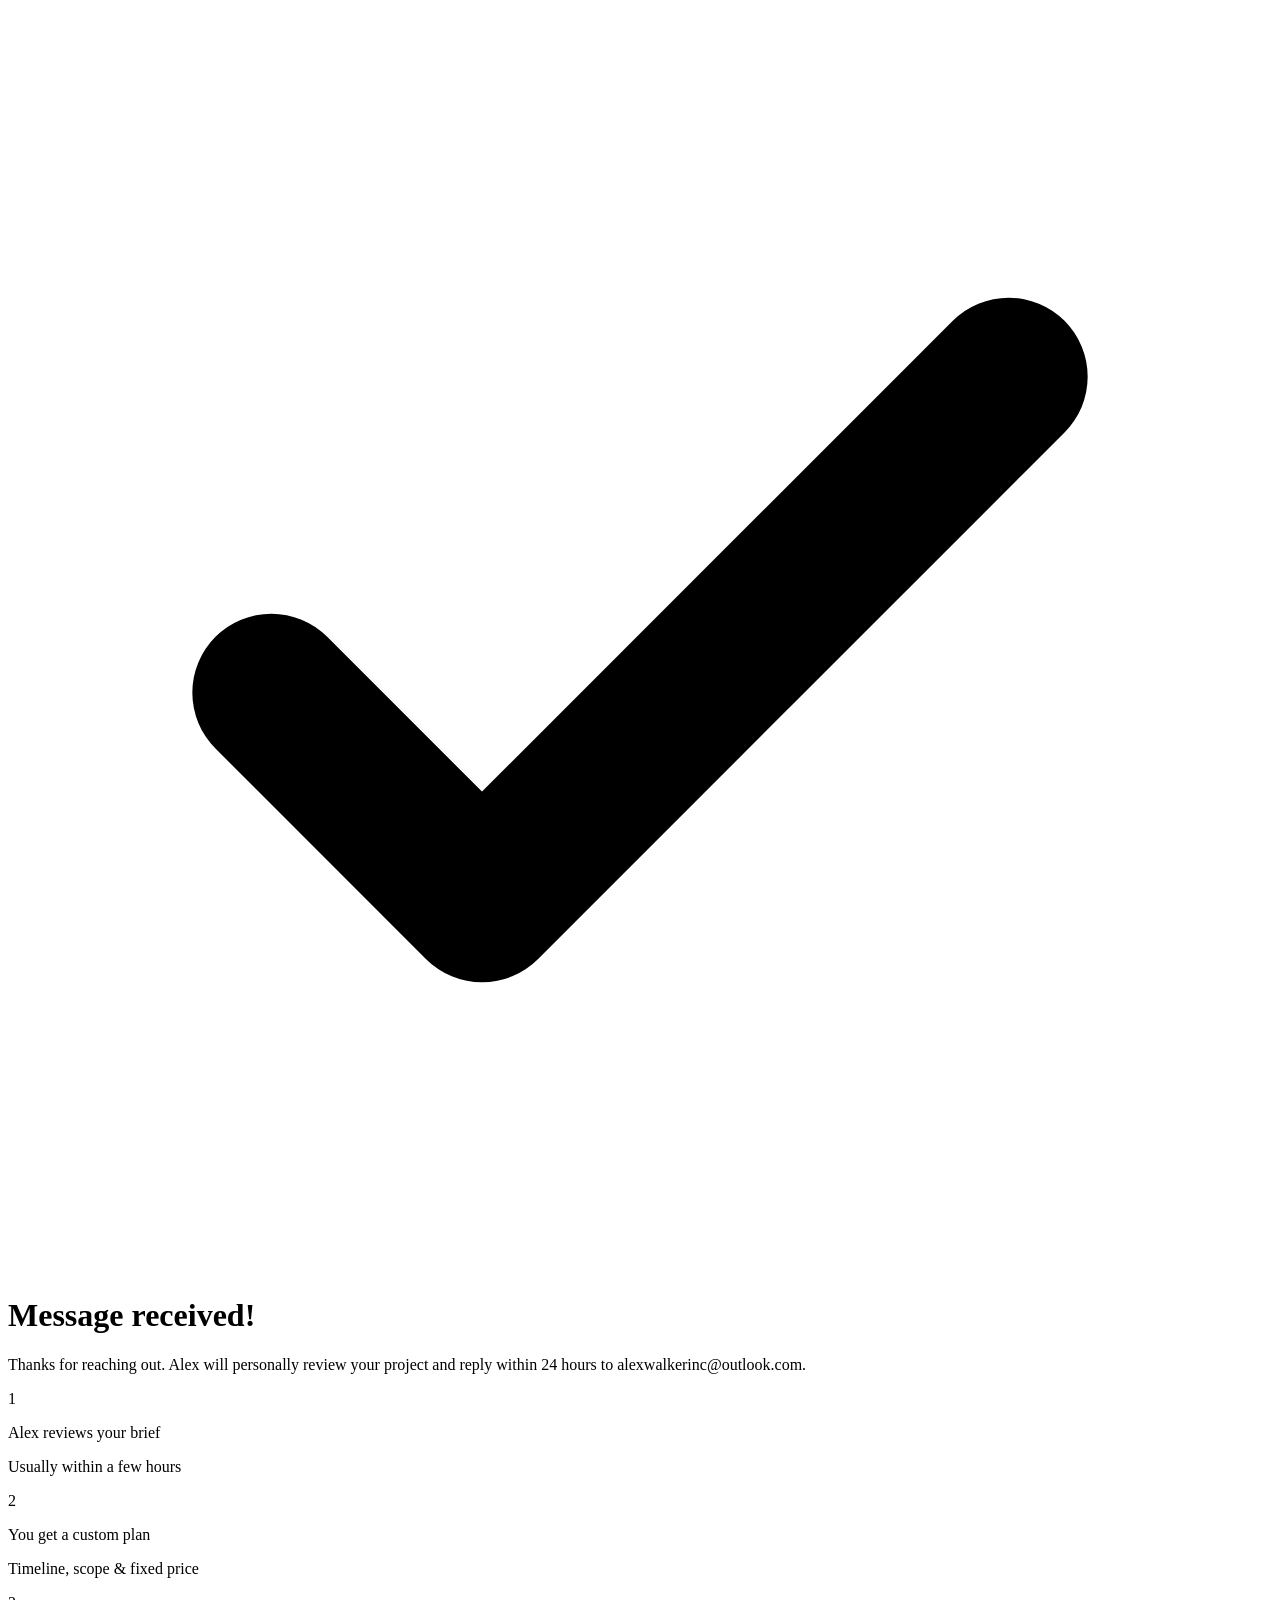
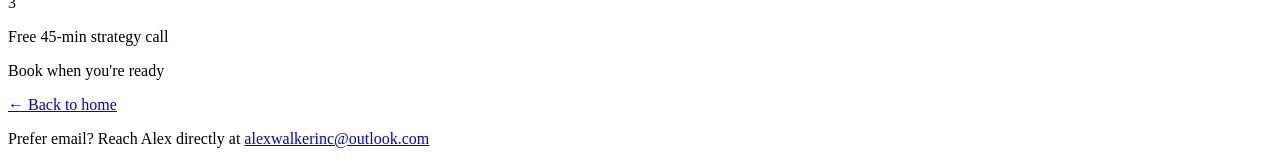
==== thanks/index.html @ 75f1b637 "Add files via upload" ====
<!DOCTYPE html><!--ztBRjMfXy1jAeu9ZTuCrT--><html lang="en" class="dark"><head><meta charSet="utf-8"/><meta name="viewport" content="width=device-width, initial-scale=1"/><link rel="preload" href="/alex-walker-landing/_next/static/media/797e433ab948586e-s.p.29207c2f.woff2" as="font" crossorigin="" type="font/woff2"/><link rel="preload" href="/alex-walker-landing/_next/static/media/caa3a2e1cccd8315-s.p.3b6cae6d.woff2" as="font" crossorigin="" type="font/woff2"/><link rel="stylesheet" href="/alex-walker-landing/_next/static/chunks/34d933785a17edf3.css" data-precedence="next"/><link rel="stylesheet" href="/alex-walker-landing/_next/static/chunks/ef8fe3cf40790d29.css" data-precedence="next"/><link rel="preload" as="script" fetchPriority="low" href="/alex-walker-landing/_next/static/chunks/bd76671b57502033.js"/><script src="/alex-walker-landing/_next/static/chunks/fb1b0b9da3f03023.js" async=""></script><script src="/alex-walker-landing/_next/static/chunks/771dedee3f5e1621.js" async=""></script><script src="/alex-walker-landing/_next/static/chunks/6272714377f9ccb1.js" async=""></script><script src="/alex-walker-landing/_next/static/chunks/turbopack-256450e1c664b449.js" async=""></script><script src="/alex-walker-landing/_next/static/chunks/ff1a16fafef87110.js" async=""></script><script src="/alex-walker-landing/_next/static/chunks/61cc43b3d7ad2990.js" async=""></script><script src="/alex-walker-landing/_next/static/chunks/cdaf9347434b3d7b.js" async=""></script><script src="/alex-walker-landing/_next/static/chunks/2136f11dc20c660b.js" async=""></script><script src="/alex-walker-landing/_next/static/chunks/7c92e96509cd355e.js" async=""></script><meta name="next-size-adjust" content=""/><title>Thank you — Alex Walker | Alex Walker</title><meta name="description" content="Your message has been received. Alex will reply within 24 hours."/><link rel="author" href="https://yourusername.github.io/alex-walker-landing"/><meta name="author" content="Alex Walker"/><link rel="manifest" href="/alex-walker-landing/manifest.webmanifest"/><meta name="keywords" content="Alex Walker,SaaS development,SaaS platform builder,brand identity,brand identity kit,logo design,Instagram growth,social media growth,buy Instagram followers,real followers,followers,views,engagement,SEO automation,domain hosting,SSL certificate,server setup,SaaS templates,white label SaaS,startup launch,founder services,growth engineering"/><meta name="creator" content="Alex Walker"/><meta name="publisher" content="Alex Walker"/><meta name="robots" content="noindex, nofollow"/><meta name="category" content="technology"/><link rel="canonical" href="https://yourusername.github.io/alex-walker-landing/"/><meta property="og:title" content="Alex Walker — SaaS Platforms, Brand Identity &amp; Growth Engineering"/><meta property="og:description" content="Ready-to-monetize SaaS platforms with brand identity, pre-made social profiles, domains, SSL, SEO &amp; automation. 312+ brands launched. 14-day delivery."/><meta property="og:url" content="https://yourusername.github.io/alex-walker-landing/"/><meta property="og:site_name" content="Alex Walker"/><meta property="og:locale" content="en_US"/><meta property="og:image" content="https://yourusername.github.io/alex-walker-landing/alex-walker.png"/><meta property="og:image:width" content="864"/><meta property="og:image:height" content="1013"/><meta property="og:image:alt" content="Alex Walker — Founder &amp; SaaS Architect"/><meta property="og:type" content="website"/><meta name="twitter:card" content="summary_large_image"/><meta name="twitter:creator" content="@alexwalker"/><meta name="twitter:title" content="Alex Walker — SaaS Platforms &amp; Brand Growth"/><meta name="twitter:description" content="Ready-to-monetize SaaS platforms, brand identity, social growth and full infrastructure. 312+ brands launched. 14-day delivery."/><meta name="twitter:image" content="https://yourusername.github.io/alex-walker-landing/alex-walker.png"/><link rel="shortcut icon" href="/logo.svg"/><link rel="icon" href="/logo.svg" type="image/svg+xml"/><link rel="apple-touch-icon" href="/logo.svg"/><script type="application/ld+json">{"@context":"https://schema.org","@type":"ProfessionalService","name":"Alex Walker","description":"SaaS platform development, brand identity, social media growth, and full infrastructure (domains, servers, SSL, SEO, automations).","url":"https://yourusername.github.io/alex-walker-landing","image":"https://yourusername.github.io/alex-walker-landing/alex-walker.png","email":"alexwalkerinc@outlook.com","priceRange":"$$","founder":{"@type":"Person","name":"Alex Walker","jobTitle":"Founder & SaaS Architect","image":"https://yourusername.github.io/alex-walker-landing/alex-walker.png"},"areaServed":"Worldwide","knowsLanguage":["en","es"],"serviceType":["SaaS Platform Development","Brand Identity Design","Social Media Growth","SEO Configuration","Domain & Hosting Setup","SSL & Security","Workflow Automation"],"aggregateRating":{"@type":"AggregateRating","ratingValue":"4.9","reviewCount":"312"},"makesOffer":[{"@type":"Offer","name":"Starter Package","price":"2490","priceCurrency":"USD","description":"1 SaaS platform, logo + palette, 1 social profile, domain + SSL, 2k followers."},{"@type":"Offer","name":"Growth Package","price":"6900","priceCurrency":"USD","description":"Custom SaaS, full brand kit, 5 profiles, 25k followers, automations, priority support."},{"@type":"Offer","name":"Empire Package","price":"14900","priceCurrency":"USD","description":"3 SaaS platforms, 3 brand kits, 15 profiles, 100k followers, dedicated strategist."}]}</script><script src="/alex-walker-landing/_next/static/chunks/a6dad97d9634a72d.js" noModule=""></script></head><body class="geist_a71539c9-module__T19VSG__variable geist_mono_8d43a2aa-module__8Li5zG__variable antialiased bg-background text-foreground"><div hidden=""><!--$--><!--/$--></div><main class="relative flex min-h-screen flex-col items-center justify-center overflow-hidden bg-background px-4 text-center"><div class="pointer-events-none fixed inset-0 z-0"><div class="absolute left-1/4 top-0 h-[40rem] w-[40rem] -translate-x-1/2 rounded-full opacity-[0.12] blur-[120px]" style="background:var(--violet)"></div><div class="absolute right-0 top-1/3 h-[35rem] w-[35rem] rounded-full opacity-[0.1] blur-[120px]" style="background:var(--fuchsia)"></div><div class="absolute bottom-0 left-1/3 h-[30rem] w-[30rem] rounded-full opacity-[0.08] blur-[120px]" style="background:var(--emerald-brand)"></div></div><div class="relative z-10 flex max-w-lg flex-col items-center gap-6"><div class="relative"><div class="absolute inset-0 animate-ping rounded-full opacity-30" style="background:var(--emerald-brand)"></div><div class="relative flex h-20 w-20 items-center justify-center rounded-full" style="background:var(--emerald-brand)"><svg class="h-10 w-10 text-white" fill="none" viewBox="0 0 24 24" stroke="currentColor" stroke-width="3"><path stroke-linecap="round" stroke-linejoin="round" d="M5 13l4 4L19 7"></path></svg></div></div><div class="flex flex-col gap-2"><h1 class="text-3xl font-bold tracking-tight sm:text-4xl">Message <span class="text-gradient-brand">received!</span></h1><p class="text-base leading-relaxed text-muted-foreground">Thanks for reaching out. Alex will personally review your project and reply within 24 hours to <span class="font-semibold text-foreground">alexwalkerinc@outlook.com</span>.</p></div><div class="mt-2 grid w-full gap-3 text-left"><div class="flex items-center gap-3 rounded-xl border border-white/10 glass p-4"><span class="flex h-8 w-8 shrink-0 items-center justify-center rounded-full bg-brand-gradient text-sm font-bold text-white">1</span><div><p class="text-sm font-semibold">Alex reviews your brief</p><p class="text-xs text-muted-foreground">Usually within a few hours</p></div></div><div class="flex items-center gap-3 rounded-xl border border-white/10 glass p-4"><span class="flex h-8 w-8 shrink-0 items-center justify-center rounded-full bg-brand-gradient text-sm font-bold text-white">2</span><div><p class="text-sm font-semibold">You get a custom plan</p><p class="text-xs text-muted-foreground">Timeline, scope &amp; fixed price</p></div></div><div class="flex items-center gap-3 rounded-xl border border-white/10 glass p-4"><span class="flex h-8 w-8 shrink-0 items-center justify-center rounded-full bg-brand-gradient text-sm font-bold text-white">3</span><div><p class="text-sm font-semibold">Free 45-min strategy call</p><p class="text-xs text-muted-foreground">Book when you&#x27;re ready</p></div></div></div><a class="mt-4 inline-flex items-center gap-2 rounded-xl bg-brand-gradient animate-gradient px-6 py-3 text-sm font-semibold text-white shadow-lg transition-opacity hover:opacity-90" href="/alex-walker-landing/">← Back to home</a><p class="mt-2 text-xs text-muted-foreground">Prefer email? Reach Alex directly at<!-- --> <a href="mailto:alexwalkerinc@outlook.com" class="font-semibold text-gradient-brand">alexwalkerinc@outlook.com</a></p></div></main><!--$--><!--/$--><div role="region" aria-label="Notifications (F8)" tabindex="-1" style="pointer-events:none"><ol tabindex="-1" class="fixed top-0 z-[100] flex max-h-screen w-full flex-col-reverse p-4 sm:bottom-0 sm:right-0 sm:top-auto sm:flex-col md:max-w-[420px]"></ol></div><script src="/alex-walker-landing/_next/static/chunks/bd76671b57502033.js" id="_R_" async=""></script><script>(self.__next_f=self.__next_f||[]).push([0])</script><script>self.__next_f.push([1,"1:\"$Sreact.fragment\"\n3:I[39756,[\"/alex-walker-landing/_next/static/chunks/ff1a16fafef87110.js\",\"/alex-walker-landing/_next/static/chunks/61cc43b3d7ad2990.js\"],\"default\"]\n4:I[37457,[\"/alex-walker-landing/_next/static/chunks/ff1a16fafef87110.js\",\"/alex-walker-landing/_next/static/chunks/61cc43b3d7ad2990.js\"],\"default\"]\n5:I[77855,[\"/alex-walker-landing/_next/static/chunks/cdaf9347434b3d7b.js\",\"/alex-walker-landing/_next/static/chunks/2136f11dc20c660b.js\"],\"Toaster\"]\n9:I[68027,[\"/alex-walker-landing/_next/static/chunks/ff1a16fafef87110.js\",\"/alex-walker-landing/_next/static/chunks/61cc43b3d7ad2990.js\"],\"default\"]\n:HL[\"/alex-walker-landing/_next/static/chunks/34d933785a17edf3.css\",\"style\"]\n:HL[\"/alex-walker-landing/_next/static/chunks/ef8fe3cf40790d29.css\",\"style\"]\n:HL[\"/alex-walker-landing/_next/static/media/797e433ab948586e-s.p.29207c2f.woff2\",\"font\",{\"crossOrigin\":\"\",\"type\":\"font/woff2\"}]\n:HL[\"/alex-walker-landing/_next/static/media/caa3a2e1cccd8315-s.p.3b6cae6d.woff2\",\"font\",{\"crossOrigin\":\"\",\"type\":\"font/woff2\"}]\n2:T5aa,"])</script><script>self.__next_f.push([1,"{\"@context\":\"https://schema.org\",\"@type\":\"ProfessionalService\",\"name\":\"Alex Walker\",\"description\":\"SaaS platform development, brand identity, social media growth, and full infrastructure (domains, servers, SSL, SEO, automations).\",\"url\":\"https://yourusername.github.io/alex-walker-landing\",\"image\":\"https://yourusername.github.io/alex-walker-landing/alex-walker.png\",\"email\":\"alexwalkerinc@outlook.com\",\"priceRange\":\"$$\",\"founder\":{\"@type\":\"Person\",\"name\":\"Alex Walker\",\"jobTitle\":\"Founder \u0026 SaaS Architect\",\"image\":\"https://yourusername.github.io/alex-walker-landing/alex-walker.png\"},\"areaServed\":\"Worldwide\",\"knowsLanguage\":[\"en\",\"es\"],\"serviceType\":[\"SaaS Platform Development\",\"Brand Identity Design\",\"Social Media Growth\",\"SEO Configuration\",\"Domain \u0026 Hosting Setup\",\"SSL \u0026 Security\",\"Workflow Automation\"],\"aggregateRating\":{\"@type\":\"AggregateRating\",\"ratingValue\":\"4.9\",\"reviewCount\":\"312\"},\"makesOffer\":[{\"@type\":\"Offer\",\"name\":\"Starter Package\",\"price\":\"2490\",\"priceCurrency\":\"USD\",\"description\":\"1 SaaS platform, logo + palette, 1 social profile, domain + SSL, 2k followers.\"},{\"@type\":\"Offer\",\"name\":\"Growth Package\",\"price\":\"6900\",\"priceCurrency\":\"USD\",\"description\":\"Custom SaaS, full brand kit, 5 profiles, 25k followers, automations, priority support.\"},{\"@type\":\"Offer\",\"name\":\"Empire Package\",\"price\":\"14900\",\"priceCurrency\":\"USD\",\"description\":\"3 SaaS platforms, 3 brand kits, 15 profiles, 100k followers, dedicated strategist.\"}]}"])</script><script>self.__next_f.push([1,"0:{\"P\":null,\"b\":\"ztBRjMfXy1jAeu9ZTuCrT\",\"c\":[\"\",\"thanks\",\"\"],\"q\":\"\",\"i\":false,\"f\":[[[\"\",{\"children\":[\"thanks\",{\"children\":[\"__PAGE__\",{}]}]},\"$undefined\",\"$undefined\",true],[[\"$\",\"$1\",\"c\",{\"children\":[[[\"$\",\"link\",\"0\",{\"rel\":\"stylesheet\",\"href\":\"/alex-walker-landing/_next/static/chunks/34d933785a17edf3.css\",\"precedence\":\"next\",\"crossOrigin\":\"$undefined\",\"nonce\":\"$undefined\"}],[\"$\",\"link\",\"1\",{\"rel\":\"stylesheet\",\"href\":\"/alex-walker-landing/_next/static/chunks/ef8fe3cf40790d29.css\",\"precedence\":\"next\",\"crossOrigin\":\"$undefined\",\"nonce\":\"$undefined\"}],[\"$\",\"script\",\"script-0\",{\"src\":\"/alex-walker-landing/_next/static/chunks/cdaf9347434b3d7b.js\",\"async\":true,\"nonce\":\"$undefined\"}],[\"$\",\"script\",\"script-1\",{\"src\":\"/alex-walker-landing/_next/static/chunks/2136f11dc20c660b.js\",\"async\":true,\"nonce\":\"$undefined\"}]],[\"$\",\"html\",null,{\"lang\":\"en\",\"className\":\"dark\",\"suppressHydrationWarning\":true,\"children\":[[\"$\",\"head\",null,{\"children\":[\"$\",\"script\",null,{\"type\":\"application/ld+json\",\"dangerouslySetInnerHTML\":{\"__html\":\"$2\"}}]}],[\"$\",\"body\",null,{\"className\":\"geist_a71539c9-module__T19VSG__variable geist_mono_8d43a2aa-module__8Li5zG__variable antialiased bg-background text-foreground\",\"children\":[[\"$\",\"$L3\",null,{\"parallelRouterKey\":\"children\",\"error\":\"$undefined\",\"errorStyles\":\"$undefined\",\"errorScripts\":\"$undefined\",\"template\":[\"$\",\"$L4\",null,{}],\"templateStyles\":\"$undefined\",\"templateScripts\":\"$undefined\",\"notFound\":[[[\"$\",\"title\",null,{\"children\":\"404: This page could not be found.\"}],[\"$\",\"div\",null,{\"style\":{\"fontFamily\":\"system-ui,\\\"Segoe UI\\\",Roboto,Helvetica,Arial,sans-serif,\\\"Apple Color Emoji\\\",\\\"Segoe UI Emoji\\\"\",\"height\":\"100vh\",\"textAlign\":\"center\",\"display\":\"flex\",\"flexDirection\":\"column\",\"alignItems\":\"center\",\"justifyContent\":\"center\"},\"children\":[\"$\",\"div\",null,{\"children\":[[\"$\",\"style\",null,{\"dangerouslySetInnerHTML\":{\"__html\":\"body{color:#000;background:#fff;margin:0}.next-error-h1{border-right:1px solid rgba(0,0,0,.3)}@media (prefers-color-scheme:dark){body{color:#fff;background:#000}.next-error-h1{border-right:1px solid rgba(255,255,255,.3)}}\"}}],[\"$\",\"h1\",null,{\"className\":\"next-error-h1\",\"style\":{\"display\":\"inline-block\",\"margin\":\"0 20px 0 0\",\"padding\":\"0 23px 0 0\",\"fontSize\":24,\"fontWeight\":500,\"verticalAlign\":\"top\",\"lineHeight\":\"49px\"},\"children\":404}],[\"$\",\"div\",null,{\"style\":{\"display\":\"inline-block\"},\"children\":[\"$\",\"h2\",null,{\"style\":{\"fontSize\":14,\"fontWeight\":400,\"lineHeight\":\"49px\",\"margin\":0},\"children\":\"This page could not be found.\"}]}]]}]}]],[]],\"forbidden\":\"$undefined\",\"unauthorized\":\"$undefined\"}],[\"$\",\"$L5\",null,{}]]}]]}]]}],{\"children\":[\"$L6\",{\"children\":[\"$L7\",{},null,false,false]},null,false,false]},null,false,false],\"$L8\",false]],\"m\":\"$undefined\",\"G\":[\"$9\",[]],\"S\":true}\n"])</script><script>self.__next_f.push([1,"a:I[22016,[\"/alex-walker-landing/_next/static/chunks/cdaf9347434b3d7b.js\",\"/alex-walker-landing/_next/static/chunks/2136f11dc20c660b.js\",\"/alex-walker-landing/_next/static/chunks/7c92e96509cd355e.js\"],\"\"]\nd:I[97367,[\"/alex-walker-landing/_next/static/chunks/ff1a16fafef87110.js\",\"/alex-walker-landing/_next/static/chunks/61cc43b3d7ad2990.js\"],\"ViewportBoundary\"]\nf:I[97367,[\"/alex-walker-landing/_next/static/chunks/ff1a16fafef87110.js\",\"/alex-walker-landing/_next/static/chunks/61cc43b3d7ad2990.js\"],\"MetadataBoundary\"]\n10:\"$Sreact.suspense\"\n6:[\"$\",\"$1\",\"c\",{\"children\":[null,[\"$\",\"$L3\",null,{\"parallelRouterKey\":\"children\",\"error\":\"$undefined\",\"errorStyles\":\"$undefined\",\"errorScripts\":\"$undefined\",\"template\":[\"$\",\"$L4\",null,{}],\"templateStyles\":\"$undefined\",\"templateScripts\":\"$undefined\",\"notFound\":\"$undefined\",\"forbidden\":\"$undefined\",\"unauthorized\":\"$undefined\"}]]}]\n"])</script><script>self.__next_f.push([1,"7:[\"$\",\"$1\",\"c\",{\"children\":[[\"$\",\"main\",null,{\"className\":\"relative flex min-h-screen flex-col items-center justify-center overflow-hidden bg-background px-4 text-center\",\"children\":[[\"$\",\"div\",null,{\"className\":\"pointer-events-none fixed inset-0 z-0\",\"children\":[[\"$\",\"div\",null,{\"className\":\"absolute left-1/4 top-0 h-[40rem] w-[40rem] -translate-x-1/2 rounded-full opacity-[0.12] blur-[120px]\",\"style\":{\"background\":\"var(--violet)\"}}],[\"$\",\"div\",null,{\"className\":\"absolute right-0 top-1/3 h-[35rem] w-[35rem] rounded-full opacity-[0.1] blur-[120px]\",\"style\":{\"background\":\"var(--fuchsia)\"}}],[\"$\",\"div\",null,{\"className\":\"absolute bottom-0 left-1/3 h-[30rem] w-[30rem] rounded-full opacity-[0.08] blur-[120px]\",\"style\":{\"background\":\"var(--emerald-brand)\"}}]]}],[\"$\",\"div\",null,{\"className\":\"relative z-10 flex max-w-lg flex-col items-center gap-6\",\"children\":[[\"$\",\"div\",null,{\"className\":\"relative\",\"children\":[[\"$\",\"div\",null,{\"className\":\"absolute inset-0 animate-ping rounded-full opacity-30\",\"style\":{\"background\":\"var(--emerald-brand)\"}}],[\"$\",\"div\",null,{\"className\":\"relative flex h-20 w-20 items-center justify-center rounded-full\",\"style\":{\"background\":\"var(--emerald-brand)\"},\"children\":[\"$\",\"svg\",null,{\"className\":\"h-10 w-10 text-white\",\"fill\":\"none\",\"viewBox\":\"0 0 24 24\",\"stroke\":\"currentColor\",\"strokeWidth\":3,\"children\":[\"$\",\"path\",null,{\"strokeLinecap\":\"round\",\"strokeLinejoin\":\"round\",\"d\":\"M5 13l4 4L19 7\"}]}]}]]}],[\"$\",\"div\",null,{\"className\":\"flex flex-col gap-2\",\"children\":[[\"$\",\"h1\",null,{\"className\":\"text-3xl font-bold tracking-tight sm:text-4xl\",\"children\":[\"Message \",[\"$\",\"span\",null,{\"className\":\"text-gradient-brand\",\"children\":\"received!\"}]]}],[\"$\",\"p\",null,{\"className\":\"text-base leading-relaxed text-muted-foreground\",\"children\":[\"Thanks for reaching out. Alex will personally review your project and reply within 24 hours to \",[\"$\",\"span\",null,{\"className\":\"font-semibold text-foreground\",\"children\":\"alexwalkerinc@outlook.com\"}],\".\"]}]]}],[\"$\",\"div\",null,{\"className\":\"mt-2 grid w-full gap-3 text-left\",\"children\":[[\"$\",\"div\",\"1\",{\"className\":\"flex items-center gap-3 rounded-xl border border-white/10 glass p-4\",\"children\":[[\"$\",\"span\",null,{\"className\":\"flex h-8 w-8 shrink-0 items-center justify-center rounded-full bg-brand-gradient text-sm font-bold text-white\",\"children\":\"1\"}],[\"$\",\"div\",null,{\"children\":[[\"$\",\"p\",null,{\"className\":\"text-sm font-semibold\",\"children\":\"Alex reviews your brief\"}],[\"$\",\"p\",null,{\"className\":\"text-xs text-muted-foreground\",\"children\":\"Usually within a few hours\"}]]}]]}],[\"$\",\"div\",\"2\",{\"className\":\"flex items-center gap-3 rounded-xl border border-white/10 glass p-4\",\"children\":[[\"$\",\"span\",null,{\"className\":\"flex h-8 w-8 shrink-0 items-center justify-center rounded-full bg-brand-gradient text-sm font-bold text-white\",\"children\":\"2\"}],[\"$\",\"div\",null,{\"children\":[[\"$\",\"p\",null,{\"className\":\"text-sm font-semibold\",\"children\":\"You get a custom plan\"}],[\"$\",\"p\",null,{\"className\":\"text-xs text-muted-foreground\",\"children\":\"Timeline, scope \u0026 fixed price\"}]]}]]}],[\"$\",\"div\",\"3\",{\"className\":\"flex items-center gap-3 rounded-xl border border-white/10 glass p-4\",\"children\":[[\"$\",\"span\",null,{\"className\":\"flex h-8 w-8 shrink-0 items-center justify-center rounded-full bg-brand-gradient text-sm font-bold text-white\",\"children\":\"3\"}],[\"$\",\"div\",null,{\"children\":[[\"$\",\"p\",null,{\"className\":\"text-sm font-semibold\",\"children\":\"Free 45-min strategy call\"}],[\"$\",\"p\",null,{\"className\":\"text-xs text-muted-foreground\",\"children\":\"Book when you're ready\"}]]}]]}]]}],[\"$\",\"$La\",null,{\"href\":\"/\",\"className\":\"mt-4 inline-flex items-center gap-2 rounded-xl bg-brand-gradient animate-gradient px-6 py-3 text-sm font-semibold text-white shadow-lg transition-opacity hover:opacity-90\",\"children\":\"← Back to home\"}],[\"$\",\"p\",null,{\"className\":\"mt-2 text-xs text-muted-foreground\",\"children\":[\"Prefer email? Reach Alex directly at\",\" \",[\"$\",\"a\",null,{\"href\":\"mailto:alexwalkerinc@outlook.com\",\"className\":\"font-semibold text-gradient-brand\",\"children\":\"alexwalkerinc@outlook.com\"}]]}]]}]]}],[\"$Lb\"],\"$Lc\"]}]\n"])</script><script>self.__next_f.push([1,"8:[\"$\",\"$1\",\"h\",{\"children\":[null,[\"$\",\"$Ld\",null,{\"children\":\"$Le\"}],[\"$\",\"div\",null,{\"hidden\":true,\"children\":[\"$\",\"$Lf\",null,{\"children\":[\"$\",\"$10\",null,{\"name\":\"Next.Metadata\",\"children\":\"$L11\"}]}]}],[\"$\",\"meta\",null,{\"name\":\"next-size-adjust\",\"content\":\"\"}]]}]\n"])</script><script>self.__next_f.push([1,"12:I[97367,[\"/alex-walker-landing/_next/static/chunks/ff1a16fafef87110.js\",\"/alex-walker-landing/_next/static/chunks/61cc43b3d7ad2990.js\"],\"OutletBoundary\"]\nb:[\"$\",\"script\",\"script-0\",{\"src\":\"/alex-walker-landing/_next/static/chunks/7c92e96509cd355e.js\",\"async\":true,\"nonce\":\"$undefined\"}]\nc:[\"$\",\"$L12\",null,{\"children\":[\"$\",\"$10\",null,{\"name\":\"Next.MetadataOutlet\",\"children\":\"$@13\"}]}]\n"])</script><script>self.__next_f.push([1,"e:[[\"$\",\"meta\",\"0\",{\"charSet\":\"utf-8\"}],[\"$\",\"meta\",\"1\",{\"name\":\"viewport\",\"content\":\"width=device-width, initial-scale=1\"}]]\n"])</script><script>self.__next_f.push([1,"14:I[27201,[\"/alex-walker-landing/_next/static/chunks/ff1a16fafef87110.js\",\"/alex-walker-landing/_next/static/chunks/61cc43b3d7ad2990.js\"],\"IconMark\"]\n"])</script><script>self.__next_f.push([1,"11:[[\"$\",\"title\",\"0\",{\"children\":\"Thank you — Alex Walker | Alex Walker\"}],[\"$\",\"meta\",\"1\",{\"name\":\"description\",\"content\":\"Your message has been received. Alex will reply within 24 hours.\"}],[\"$\",\"link\",\"2\",{\"rel\":\"author\",\"href\":\"https://yourusername.github.io/alex-walker-landing\"}],[\"$\",\"meta\",\"3\",{\"name\":\"author\",\"content\":\"Alex Walker\"}],[\"$\",\"link\",\"4\",{\"rel\":\"manifest\",\"href\":\"/alex-walker-landing/manifest.webmanifest\",\"crossOrigin\":\"$undefined\"}],[\"$\",\"meta\",\"5\",{\"name\":\"keywords\",\"content\":\"Alex Walker,SaaS development,SaaS platform builder,brand identity,brand identity kit,logo design,Instagram growth,social media growth,buy Instagram followers,real followers,followers,views,engagement,SEO automation,domain hosting,SSL certificate,server setup,SaaS templates,white label SaaS,startup launch,founder services,growth engineering\"}],[\"$\",\"meta\",\"6\",{\"name\":\"creator\",\"content\":\"Alex Walker\"}],[\"$\",\"meta\",\"7\",{\"name\":\"publisher\",\"content\":\"Alex Walker\"}],[\"$\",\"meta\",\"8\",{\"name\":\"robots\",\"content\":\"noindex, nofollow\"}],[\"$\",\"meta\",\"9\",{\"name\":\"category\",\"content\":\"technology\"}],[\"$\",\"link\",\"10\",{\"rel\":\"canonical\",\"href\":\"https://yourusername.github.io/alex-walker-landing/\"}],[\"$\",\"meta\",\"11\",{\"property\":\"og:title\",\"content\":\"Alex Walker — SaaS Platforms, Brand Identity \u0026 Growth Engineering\"}],[\"$\",\"meta\",\"12\",{\"property\":\"og:description\",\"content\":\"Ready-to-monetize SaaS platforms with brand identity, pre-made social profiles, domains, SSL, SEO \u0026 automation. 312+ brands launched. 14-day delivery.\"}],[\"$\",\"meta\",\"13\",{\"property\":\"og:url\",\"content\":\"https://yourusername.github.io/alex-walker-landing/\"}],[\"$\",\"meta\",\"14\",{\"property\":\"og:site_name\",\"content\":\"Alex Walker\"}],[\"$\",\"meta\",\"15\",{\"property\":\"og:locale\",\"content\":\"en_US\"}],[\"$\",\"meta\",\"16\",{\"property\":\"og:image\",\"content\":\"https://yourusername.github.io/alex-walker-landing/alex-walker.png\"}],[\"$\",\"meta\",\"17\",{\"property\":\"og:image:width\",\"content\":\"864\"}],[\"$\",\"meta\",\"18\",{\"property\":\"og:image:height\",\"content\":\"1013\"}],[\"$\",\"meta\",\"19\",{\"property\":\"og:image:alt\",\"content\":\"Alex Walker — Founder \u0026 SaaS Architect\"}],[\"$\",\"meta\",\"20\",{\"property\":\"og:type\",\"content\":\"website\"}],[\"$\",\"meta\",\"21\",{\"name\":\"twitter:card\",\"content\":\"summary_large_image\"}],[\"$\",\"meta\",\"22\",{\"name\":\"twitter:creator\",\"content\":\"@alexwalker\"}],[\"$\",\"meta\",\"23\",{\"name\":\"twitter:title\",\"content\":\"Alex Walker — SaaS Platforms \u0026 Brand Growth\"}],[\"$\",\"meta\",\"24\",{\"name\":\"twitter:description\",\"content\":\"Ready-to-monetize SaaS platforms, brand identity, social growth and full infrastructure. 312+ brands launched. 14-day delivery.\"}],[\"$\",\"meta\",\"25\",{\"name\":\"twitter:image\",\"content\":\"https://yourusername.github.io/alex-walker-landing/alex-walker.png\"}],[\"$\",\"link\",\"26\",{\"rel\":\"shortcut icon\",\"href\":\"/logo.svg\"}],[\"$\",\"link\",\"27\",{\"rel\":\"icon\",\"href\":\"/logo.svg\",\"type\":\"image/svg+xml\"}],[\"$\",\"link\",\"28\",{\"rel\":\"apple-touch-icon\",\"href\":\"/logo.svg\"}],[\"$\",\"$L14\",\"29\",{}]]\n"])</script><script>self.__next_f.push([1,"13:null\n"])</script></body></html>
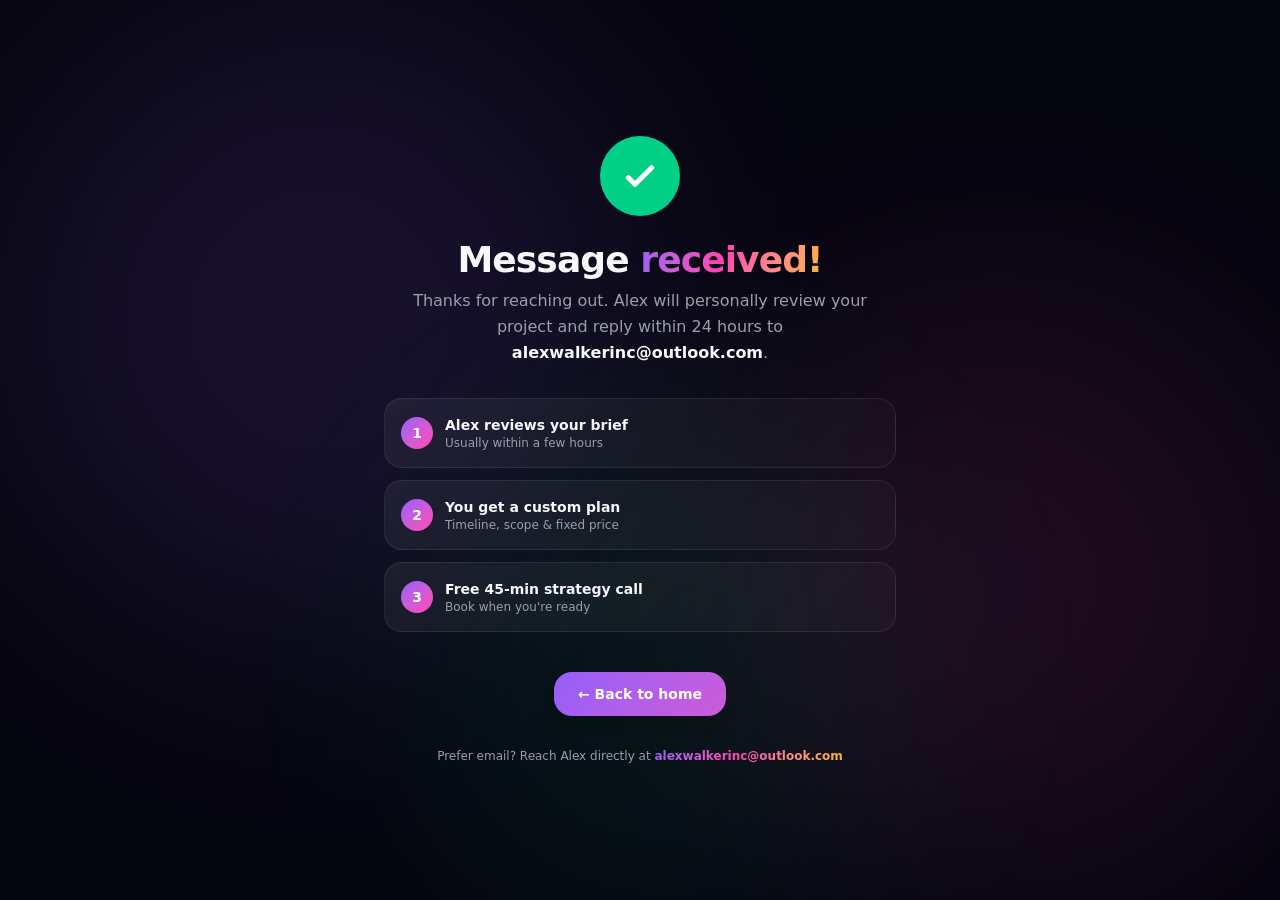
==== commit 2e8bb943: "Add files via upload" ====
--- a/thanks/index.html
+++ b/thanks/index.html
@@ -1 +1,2 @@
-<!DOCTYPE html><!--ztBRjMfXy1jAeu9ZTuCrT--><html lang="en" class="dark"><head><meta charSet="utf-8"/><meta name="viewport" content="width=device-width, initial-scale=1"/><link rel="preload" href="/alex-walker-landing/_next/static/media/797e433ab948586e-s.p.29207c2f.woff2" as="font" crossorigin="" type="font/woff2"/><link rel="preload" href="/alex-walker-landing/_next/static/media/caa3a2e1cccd8315-s.p.3b6cae6d.woff2" as="font" crossorigin="" type="font/woff2"/><link rel="stylesheet" href="/alex-walker-landing/_next/static/chunks/34d933785a17edf3.css" data-precedence="next"/><link rel="stylesheet" href="/alex-walker-landing/_next/static/chunks/ef8fe3cf40790d29.css" data-precedence="next"/><link rel="preload" as="script" fetchPriority="low" href="/alex-walker-landing/_next/static/chunks/bd76671b57502033.js"/><script src="/alex-walker-landing/_next/static/chunks/fb1b0b9da3f03023.js" async=""></script><script src="/alex-walker-landing/_next/static/chunks/771dedee3f5e1621.js" async=""></script><script src="/alex-walker-landing/_next/static/chunks/6272714377f9ccb1.js" async=""></script><script src="/alex-walker-landing/_next/static/chunks/turbopack-256450e1c664b449.js" async=""></script><script src="/alex-walker-landing/_next/static/chunks/ff1a16fafef87110.js" async=""></script><script src="/alex-walker-landing/_next/static/chunks/61cc43b3d7ad2990.js" async=""></script><script src="/alex-walker-landing/_next/static/chunks/cdaf9347434b3d7b.js" async=""></script><script src="/alex-walker-landing/_next/static/chunks/2136f11dc20c660b.js" async=""></script><script src="/alex-walker-landing/_next/static/chunks/7c92e96509cd355e.js" async=""></script><meta name="next-size-adjust" content=""/><title>Thank you — Alex Walker | Alex Walker</title><meta name="description" content="Your message has been received. Alex will reply within 24 hours."/><link rel="author" href="https://yourusername.github.io/alex-walker-landing"/><meta name="author" content="Alex Walker"/><link rel="manifest" href="/alex-walker-landing/manifest.webmanifest"/><meta name="keywords" content="Alex Walker,SaaS development,SaaS platform builder,brand identity,brand identity kit,logo design,Instagram growth,social media growth,buy Instagram followers,real followers,followers,views,engagement,SEO automation,domain hosting,SSL certificate,server setup,SaaS templates,white label SaaS,startup launch,founder services,growth engineering"/><meta name="creator" content="Alex Walker"/><meta name="publisher" content="Alex Walker"/><meta name="robots" content="noindex, nofollow"/><meta name="category" content="technology"/><link rel="canonical" href="https://yourusername.github.io/alex-walker-landing/"/><meta property="og:title" content="Alex Walker — SaaS Platforms, Brand Identity &amp; Growth Engineering"/><meta property="og:description" content="Ready-to-monetize SaaS platforms with brand identity, pre-made social profiles, domains, SSL, SEO &amp; automation. 312+ brands launched. 14-day delivery."/><meta property="og:url" content="https://yourusername.github.io/alex-walker-landing/"/><meta property="og:site_name" content="Alex Walker"/><meta property="og:locale" content="en_US"/><meta property="og:image" content="https://yourusername.github.io/alex-walker-landing/alex-walker.png"/><meta property="og:image:width" content="864"/><meta property="og:image:height" content="1013"/><meta property="og:image:alt" content="Alex Walker — Founder &amp; SaaS Architect"/><meta property="og:type" content="website"/><meta name="twitter:card" content="summary_large_image"/><meta name="twitter:creator" content="@alexwalker"/><meta name="twitter:title" content="Alex Walker — SaaS Platforms &amp; Brand Growth"/><meta name="twitter:description" content="Ready-to-monetize SaaS platforms, brand identity, social growth and full infrastructure. 312+ brands launched. 14-day delivery."/><meta name="twitter:image" content="https://yourusername.github.io/alex-walker-landing/alex-walker.png"/><link rel="shortcut icon" href="/logo.svg"/><link rel="icon" href="/logo.svg" type="image/svg+xml"/><link rel="apple-touch-icon" href="/logo.svg"/><script type="application/ld+json">{"@context":"https://schema.org","@type":"ProfessionalService","name":"Alex Walker","description":"SaaS platform development, brand identity, social media growth, and full infrastructure (domains, servers, SSL, SEO, automations).","url":"https://yourusername.github.io/alex-walker-landing","image":"https://yourusername.github.io/alex-walker-landing/alex-walker.png","email":"alexwalkerinc@outlook.com","priceRange":"$$","founder":{"@type":"Person","name":"Alex Walker","jobTitle":"Founder & SaaS Architect","image":"https://yourusername.github.io/alex-walker-landing/alex-walker.png"},"areaServed":"Worldwide","knowsLanguage":["en","es"],"serviceType":["SaaS Platform Development","Brand Identity Design","Social Media Growth","SEO Configuration","Domain & Hosting Setup","SSL & Security","Workflow Automation"],"aggregateRating":{"@type":"AggregateRating","ratingValue":"4.9","reviewCount":"312"},"makesOffer":[{"@type":"Offer","name":"Starter Package","price":"2490","priceCurrency":"USD","description":"1 SaaS platform, logo + palette, 1 social profile, domain + SSL, 2k followers."},{"@type":"Offer","name":"Growth Package","price":"6900","priceCurrency":"USD","description":"Custom SaaS, full brand kit, 5 profiles, 25k followers, automations, priority support."},{"@type":"Offer","name":"Empire Package","price":"14900","priceCurrency":"USD","description":"3 SaaS platforms, 3 brand kits, 15 profiles, 100k followers, dedicated strategist."}]}</script><script src="/alex-walker-landing/_next/static/chunks/a6dad97d9634a72d.js" noModule=""></script></head><body class="geist_a71539c9-module__T19VSG__variable geist_mono_8d43a2aa-module__8Li5zG__variable antialiased bg-background text-foreground"><div hidden=""><!--$--><!--/$--></div><main class="relative flex min-h-screen flex-col items-center justify-center overflow-hidden bg-background px-4 text-center"><div class="pointer-events-none fixed inset-0 z-0"><div class="absolute left-1/4 top-0 h-[40rem] w-[40rem] -translate-x-1/2 rounded-full opacity-[0.12] blur-[120px]" style="background:var(--violet)"></div><div class="absolute right-0 top-1/3 h-[35rem] w-[35rem] rounded-full opacity-[0.1] blur-[120px]" style="background:var(--fuchsia)"></div><div class="absolute bottom-0 left-1/3 h-[30rem] w-[30rem] rounded-full opacity-[0.08] blur-[120px]" style="background:var(--emerald-brand)"></div></div><div class="relative z-10 flex max-w-lg flex-col items-center gap-6"><div class="relative"><div class="absolute inset-0 animate-ping rounded-full opacity-30" style="background:var(--emerald-brand)"></div><div class="relative flex h-20 w-20 items-center justify-center rounded-full" style="background:var(--emerald-brand)"><svg class="h-10 w-10 text-white" fill="none" viewBox="0 0 24 24" stroke="currentColor" stroke-width="3"><path stroke-linecap="round" stroke-linejoin="round" d="M5 13l4 4L19 7"></path></svg></div></div><div class="flex flex-col gap-2"><h1 class="text-3xl font-bold tracking-tight sm:text-4xl">Message <span class="text-gradient-brand">received!</span></h1><p class="text-base leading-relaxed text-muted-foreground">Thanks for reaching out. Alex will personally review your project and reply within 24 hours to <span class="font-semibold text-foreground">alexwalkerinc@outlook.com</span>.</p></div><div class="mt-2 grid w-full gap-3 text-left"><div class="flex items-center gap-3 rounded-xl border border-white/10 glass p-4"><span class="flex h-8 w-8 shrink-0 items-center justify-center rounded-full bg-brand-gradient text-sm font-bold text-white">1</span><div><p class="text-sm font-semibold">Alex reviews your brief</p><p class="text-xs text-muted-foreground">Usually within a few hours</p></div></div><div class="flex items-center gap-3 rounded-xl border border-white/10 glass p-4"><span class="flex h-8 w-8 shrink-0 items-center justify-center rounded-full bg-brand-gradient text-sm font-bold text-white">2</span><div><p class="text-sm font-semibold">You get a custom plan</p><p class="text-xs text-muted-foreground">Timeline, scope &amp; fixed price</p></div></div><div class="flex items-center gap-3 rounded-xl border border-white/10 glass p-4"><span class="flex h-8 w-8 shrink-0 items-center justify-center rounded-full bg-brand-gradient text-sm font-bold text-white">3</span><div><p class="text-sm font-semibold">Free 45-min strategy call</p><p class="text-xs text-muted-foreground">Book when you&#x27;re ready</p></div></div></div><a class="mt-4 inline-flex items-center gap-2 rounded-xl bg-brand-gradient animate-gradient px-6 py-3 text-sm font-semibold text-white shadow-lg transition-opacity hover:opacity-90" href="/alex-walker-landing/">← Back to home</a><p class="mt-2 text-xs text-muted-foreground">Prefer email? Reach Alex directly at<!-- --> <a href="mailto:alexwalkerinc@outlook.com" class="font-semibold text-gradient-brand">alexwalkerinc@outlook.com</a></p></div></main><!--$--><!--/$--><div role="region" aria-label="Notifications (F8)" tabindex="-1" style="pointer-events:none"><ol tabindex="-1" class="fixed top-0 z-[100] flex max-h-screen w-full flex-col-reverse p-4 sm:bottom-0 sm:right-0 sm:top-auto sm:flex-col md:max-w-[420px]"></ol></div><script src="/alex-walker-landing/_next/static/chunks/bd76671b57502033.js" id="_R_" async=""></script><script>(self.__next_f=self.__next_f||[]).push([0])</script><script>self.__next_f.push([1,"1:\"$Sreact.fragment\"\n3:I[39756,[\"/alex-walker-landing/_next/static/chunks/ff1a16fafef87110.js\",\"/alex-walker-landing/_next/static/chunks/61cc43b3d7ad2990.js\"],\"default\"]\n4:I[37457,[\"/alex-walker-landing/_next/static/chunks/ff1a16fafef87110.js\",\"/alex-walker-landing/_next/static/chunks/61cc43b3d7ad2990.js\"],\"default\"]\n5:I[77855,[\"/alex-walker-landing/_next/static/chunks/cdaf9347434b3d7b.js\",\"/alex-walker-landing/_next/static/chunks/2136f11dc20c660b.js\"],\"Toaster\"]\n9:I[68027,[\"/alex-walker-landing/_next/static/chunks/ff1a16fafef87110.js\",\"/alex-walker-landing/_next/static/chunks/61cc43b3d7ad2990.js\"],\"default\"]\n:HL[\"/alex-walker-landing/_next/static/chunks/34d933785a17edf3.css\",\"style\"]\n:HL[\"/alex-walker-landing/_next/static/chunks/ef8fe3cf40790d29.css\",\"style\"]\n:HL[\"/alex-walker-landing/_next/static/media/797e433ab948586e-s.p.29207c2f.woff2\",\"font\",{\"crossOrigin\":\"\",\"type\":\"font/woff2\"}]\n:HL[\"/alex-walker-landing/_next/static/media/caa3a2e1cccd8315-s.p.3b6cae6d.woff2\",\"font\",{\"crossOrigin\":\"\",\"type\":\"font/woff2\"}]\n2:T5aa,"])</script><script>self.__next_f.push([1,"{\"@context\":\"https://schema.org\",\"@type\":\"ProfessionalService\",\"name\":\"Alex Walker\",\"description\":\"SaaS platform development, brand identity, social media growth, and full infrastructure (domains, servers, SSL, SEO, automations).\",\"url\":\"https://yourusername.github.io/alex-walker-landing\",\"image\":\"https://yourusername.github.io/alex-walker-landing/alex-walker.png\",\"email\":\"alexwalkerinc@outlook.com\",\"priceRange\":\"$$\",\"founder\":{\"@type\":\"Person\",\"name\":\"Alex Walker\",\"jobTitle\":\"Founder \u0026 SaaS Architect\",\"image\":\"https://yourusername.github.io/alex-walker-landing/alex-walker.png\"},\"areaServed\":\"Worldwide\",\"knowsLanguage\":[\"en\",\"es\"],\"serviceType\":[\"SaaS Platform Development\",\"Brand Identity Design\",\"Social Media Growth\",\"SEO Configuration\",\"Domain \u0026 Hosting Setup\",\"SSL \u0026 Security\",\"Workflow Automation\"],\"aggregateRating\":{\"@type\":\"AggregateRating\",\"ratingValue\":\"4.9\",\"reviewCount\":\"312\"},\"makesOffer\":[{\"@type\":\"Offer\",\"name\":\"Starter Package\",\"price\":\"2490\",\"priceCurrency\":\"USD\",\"description\":\"1 SaaS platform, logo + palette, 1 social profile, domain + SSL, 2k followers.\"},{\"@type\":\"Offer\",\"name\":\"Growth Package\",\"price\":\"6900\",\"priceCurrency\":\"USD\",\"description\":\"Custom SaaS, full brand kit, 5 profiles, 25k followers, automations, priority support.\"},{\"@type\":\"Offer\",\"name\":\"Empire Package\",\"price\":\"14900\",\"priceCurrency\":\"USD\",\"description\":\"3 SaaS platforms, 3 brand kits, 15 profiles, 100k followers, dedicated strategist.\"}]}"])</script><script>self.__next_f.push([1,"0:{\"P\":null,\"b\":\"ztBRjMfXy1jAeu9ZTuCrT\",\"c\":[\"\",\"thanks\",\"\"],\"q\":\"\",\"i\":false,\"f\":[[[\"\",{\"children\":[\"thanks\",{\"children\":[\"__PAGE__\",{}]}]},\"$undefined\",\"$undefined\",true],[[\"$\",\"$1\",\"c\",{\"children\":[[[\"$\",\"link\",\"0\",{\"rel\":\"stylesheet\",\"href\":\"/alex-walker-landing/_next/static/chunks/34d933785a17edf3.css\",\"precedence\":\"next\",\"crossOrigin\":\"$undefined\",\"nonce\":\"$undefined\"}],[\"$\",\"link\",\"1\",{\"rel\":\"stylesheet\",\"href\":\"/alex-walker-landing/_next/static/chunks/ef8fe3cf40790d29.css\",\"precedence\":\"next\",\"crossOrigin\":\"$undefined\",\"nonce\":\"$undefined\"}],[\"$\",\"script\",\"script-0\",{\"src\":\"/alex-walker-landing/_next/static/chunks/cdaf9347434b3d7b.js\",\"async\":true,\"nonce\":\"$undefined\"}],[\"$\",\"script\",\"script-1\",{\"src\":\"/alex-walker-landing/_next/static/chunks/2136f11dc20c660b.js\",\"async\":true,\"nonce\":\"$undefined\"}]],[\"$\",\"html\",null,{\"lang\":\"en\",\"className\":\"dark\",\"suppressHydrationWarning\":true,\"children\":[[\"$\",\"head\",null,{\"children\":[\"$\",\"script\",null,{\"type\":\"application/ld+json\",\"dangerouslySetInnerHTML\":{\"__html\":\"$2\"}}]}],[\"$\",\"body\",null,{\"className\":\"geist_a71539c9-module__T19VSG__variable geist_mono_8d43a2aa-module__8Li5zG__variable antialiased bg-background text-foreground\",\"children\":[[\"$\",\"$L3\",null,{\"parallelRouterKey\":\"children\",\"error\":\"$undefined\",\"errorStyles\":\"$undefined\",\"errorScripts\":\"$undefined\",\"template\":[\"$\",\"$L4\",null,{}],\"templateStyles\":\"$undefined\",\"templateScripts\":\"$undefined\",\"notFound\":[[[\"$\",\"title\",null,{\"children\":\"404: This page could not be found.\"}],[\"$\",\"div\",null,{\"style\":{\"fontFamily\":\"system-ui,\\\"Segoe UI\\\",Roboto,Helvetica,Arial,sans-serif,\\\"Apple Color Emoji\\\",\\\"Segoe UI Emoji\\\"\",\"height\":\"100vh\",\"textAlign\":\"center\",\"display\":\"flex\",\"flexDirection\":\"column\",\"alignItems\":\"center\",\"justifyContent\":\"center\"},\"children\":[\"$\",\"div\",null,{\"children\":[[\"$\",\"style\",null,{\"dangerouslySetInnerHTML\":{\"__html\":\"body{color:#000;background:#fff;margin:0}.next-error-h1{border-right:1px solid rgba(0,0,0,.3)}@media (prefers-color-scheme:dark){body{color:#fff;background:#000}.next-error-h1{border-right:1px solid rgba(255,255,255,.3)}}\"}}],[\"$\",\"h1\",null,{\"className\":\"next-error-h1\",\"style\":{\"display\":\"inline-block\",\"margin\":\"0 20px 0 0\",\"padding\":\"0 23px 0 0\",\"fontSize\":24,\"fontWeight\":500,\"verticalAlign\":\"top\",\"lineHeight\":\"49px\"},\"children\":404}],[\"$\",\"div\",null,{\"style\":{\"display\":\"inline-block\"},\"children\":[\"$\",\"h2\",null,{\"style\":{\"fontSize\":14,\"fontWeight\":400,\"lineHeight\":\"49px\",\"margin\":0},\"children\":\"This page could not be found.\"}]}]]}]}]],[]],\"forbidden\":\"$undefined\",\"unauthorized\":\"$undefined\"}],[\"$\",\"$L5\",null,{}]]}]]}]]}],{\"children\":[\"$L6\",{\"children\":[\"$L7\",{},null,false,false]},null,false,false]},null,false,false],\"$L8\",false]],\"m\":\"$undefined\",\"G\":[\"$9\",[]],\"S\":true}\n"])</script><script>self.__next_f.push([1,"a:I[22016,[\"/alex-walker-landing/_next/static/chunks/cdaf9347434b3d7b.js\",\"/alex-walker-landing/_next/static/chunks/2136f11dc20c660b.js\",\"/alex-walker-landing/_next/static/chunks/7c92e96509cd355e.js\"],\"\"]\nd:I[97367,[\"/alex-walker-landing/_next/static/chunks/ff1a16fafef87110.js\",\"/alex-walker-landing/_next/static/chunks/61cc43b3d7ad2990.js\"],\"ViewportBoundary\"]\nf:I[97367,[\"/alex-walker-landing/_next/static/chunks/ff1a16fafef87110.js\",\"/alex-walker-landing/_next/static/chunks/61cc43b3d7ad2990.js\"],\"MetadataBoundary\"]\n10:\"$Sreact.suspense\"\n6:[\"$\",\"$1\",\"c\",{\"children\":[null,[\"$\",\"$L3\",null,{\"parallelRouterKey\":\"children\",\"error\":\"$undefined\",\"errorStyles\":\"$undefined\",\"errorScripts\":\"$undefined\",\"template\":[\"$\",\"$L4\",null,{}],\"templateStyles\":\"$undefined\",\"templateScripts\":\"$undefined\",\"notFound\":\"$undefined\",\"forbidden\":\"$undefined\",\"unauthorized\":\"$undefined\"}]]}]\n"])</script><script>self.__next_f.push([1,"7:[\"$\",\"$1\",\"c\",{\"children\":[[\"$\",\"main\",null,{\"className\":\"relative flex min-h-screen flex-col items-center justify-center overflow-hidden bg-background px-4 text-center\",\"children\":[[\"$\",\"div\",null,{\"className\":\"pointer-events-none fixed inset-0 z-0\",\"children\":[[\"$\",\"div\",null,{\"className\":\"absolute left-1/4 top-0 h-[40rem] w-[40rem] -translate-x-1/2 rounded-full opacity-[0.12] blur-[120px]\",\"style\":{\"background\":\"var(--violet)\"}}],[\"$\",\"div\",null,{\"className\":\"absolute right-0 top-1/3 h-[35rem] w-[35rem] rounded-full opacity-[0.1] blur-[120px]\",\"style\":{\"background\":\"var(--fuchsia)\"}}],[\"$\",\"div\",null,{\"className\":\"absolute bottom-0 left-1/3 h-[30rem] w-[30rem] rounded-full opacity-[0.08] blur-[120px]\",\"style\":{\"background\":\"var(--emerald-brand)\"}}]]}],[\"$\",\"div\",null,{\"className\":\"relative z-10 flex max-w-lg flex-col items-center gap-6\",\"children\":[[\"$\",\"div\",null,{\"className\":\"relative\",\"children\":[[\"$\",\"div\",null,{\"className\":\"absolute inset-0 animate-ping rounded-full opacity-30\",\"style\":{\"background\":\"var(--emerald-brand)\"}}],[\"$\",\"div\",null,{\"className\":\"relative flex h-20 w-20 items-center justify-center rounded-full\",\"style\":{\"background\":\"var(--emerald-brand)\"},\"children\":[\"$\",\"svg\",null,{\"className\":\"h-10 w-10 text-white\",\"fill\":\"none\",\"viewBox\":\"0 0 24 24\",\"stroke\":\"currentColor\",\"strokeWidth\":3,\"children\":[\"$\",\"path\",null,{\"strokeLinecap\":\"round\",\"strokeLinejoin\":\"round\",\"d\":\"M5 13l4 4L19 7\"}]}]}]]}],[\"$\",\"div\",null,{\"className\":\"flex flex-col gap-2\",\"children\":[[\"$\",\"h1\",null,{\"className\":\"text-3xl font-bold tracking-tight sm:text-4xl\",\"children\":[\"Message \",[\"$\",\"span\",null,{\"className\":\"text-gradient-brand\",\"children\":\"received!\"}]]}],[\"$\",\"p\",null,{\"className\":\"text-base leading-relaxed text-muted-foreground\",\"children\":[\"Thanks for reaching out. Alex will personally review your project and reply within 24 hours to \",[\"$\",\"span\",null,{\"className\":\"font-semibold text-foreground\",\"children\":\"alexwalkerinc@outlook.com\"}],\".\"]}]]}],[\"$\",\"div\",null,{\"className\":\"mt-2 grid w-full gap-3 text-left\",\"children\":[[\"$\",\"div\",\"1\",{\"className\":\"flex items-center gap-3 rounded-xl border border-white/10 glass p-4\",\"children\":[[\"$\",\"span\",null,{\"className\":\"flex h-8 w-8 shrink-0 items-center justify-center rounded-full bg-brand-gradient text-sm font-bold text-white\",\"children\":\"1\"}],[\"$\",\"div\",null,{\"children\":[[\"$\",\"p\",null,{\"className\":\"text-sm font-semibold\",\"children\":\"Alex reviews your brief\"}],[\"$\",\"p\",null,{\"className\":\"text-xs text-muted-foreground\",\"children\":\"Usually within a few hours\"}]]}]]}],[\"$\",\"div\",\"2\",{\"className\":\"flex items-center gap-3 rounded-xl border border-white/10 glass p-4\",\"children\":[[\"$\",\"span\",null,{\"className\":\"flex h-8 w-8 shrink-0 items-center justify-center rounded-full bg-brand-gradient text-sm font-bold text-white\",\"children\":\"2\"}],[\"$\",\"div\",null,{\"children\":[[\"$\",\"p\",null,{\"className\":\"text-sm font-semibold\",\"children\":\"You get a custom plan\"}],[\"$\",\"p\",null,{\"className\":\"text-xs text-muted-foreground\",\"children\":\"Timeline, scope \u0026 fixed price\"}]]}]]}],[\"$\",\"div\",\"3\",{\"className\":\"flex items-center gap-3 rounded-xl border border-white/10 glass p-4\",\"children\":[[\"$\",\"span\",null,{\"className\":\"flex h-8 w-8 shrink-0 items-center justify-center rounded-full bg-brand-gradient text-sm font-bold text-white\",\"children\":\"3\"}],[\"$\",\"div\",null,{\"children\":[[\"$\",\"p\",null,{\"className\":\"text-sm font-semibold\",\"children\":\"Free 45-min strategy call\"}],[\"$\",\"p\",null,{\"className\":\"text-xs text-muted-foreground\",\"children\":\"Book when you're ready\"}]]}]]}]]}],[\"$\",\"$La\",null,{\"href\":\"/\",\"className\":\"mt-4 inline-flex items-center gap-2 rounded-xl bg-brand-gradient animate-gradient px-6 py-3 text-sm font-semibold text-white shadow-lg transition-opacity hover:opacity-90\",\"children\":\"← Back to home\"}],[\"$\",\"p\",null,{\"className\":\"mt-2 text-xs text-muted-foreground\",\"children\":[\"Prefer email? Reach Alex directly at\",\" \",[\"$\",\"a\",null,{\"href\":\"mailto:alexwalkerinc@outlook.com\",\"className\":\"font-semibold text-gradient-brand\",\"children\":\"alexwalkerinc@outlook.com\"}]]}]]}]]}],[\"$Lb\"],\"$Lc\"]}]\n"])</script><script>self.__next_f.push([1,"8:[\"$\",\"$1\",\"h\",{\"children\":[null,[\"$\",\"$Ld\",null,{\"children\":\"$Le\"}],[\"$\",\"div\",null,{\"hidden\":true,\"children\":[\"$\",\"$Lf\",null,{\"children\":[\"$\",\"$10\",null,{\"name\":\"Next.Metadata\",\"children\":\"$L11\"}]}]}],[\"$\",\"meta\",null,{\"name\":\"next-size-adjust\",\"content\":\"\"}]]}]\n"])</script><script>self.__next_f.push([1,"12:I[97367,[\"/alex-walker-landing/_next/static/chunks/ff1a16fafef87110.js\",\"/alex-walker-landing/_next/static/chunks/61cc43b3d7ad2990.js\"],\"OutletBoundary\"]\nb:[\"$\",\"script\",\"script-0\",{\"src\":\"/alex-walker-landing/_next/static/chunks/7c92e96509cd355e.js\",\"async\":true,\"nonce\":\"$undefined\"}]\nc:[\"$\",\"$L12\",null,{\"children\":[\"$\",\"$10\",null,{\"name\":\"Next.MetadataOutlet\",\"children\":\"$@13\"}]}]\n"])</script><script>self.__next_f.push([1,"e:[[\"$\",\"meta\",\"0\",{\"charSet\":\"utf-8\"}],[\"$\",\"meta\",\"1\",{\"name\":\"viewport\",\"content\":\"width=device-width, initial-scale=1\"}]]\n"])</script><script>self.__next_f.push([1,"14:I[27201,[\"/alex-walker-landing/_next/static/chunks/ff1a16fafef87110.js\",\"/alex-walker-landing/_next/static/chunks/61cc43b3d7ad2990.js\"],\"IconMark\"]\n"])</script><script>self.__next_f.push([1,"11:[[\"$\",\"title\",\"0\",{\"children\":\"Thank you — Alex Walker | Alex Walker\"}],[\"$\",\"meta\",\"1\",{\"name\":\"description\",\"content\":\"Your message has been received. Alex will reply within 24 hours.\"}],[\"$\",\"link\",\"2\",{\"rel\":\"author\",\"href\":\"https://yourusername.github.io/alex-walker-landing\"}],[\"$\",\"meta\",\"3\",{\"name\":\"author\",\"content\":\"Alex Walker\"}],[\"$\",\"link\",\"4\",{\"rel\":\"manifest\",\"href\":\"/alex-walker-landing/manifest.webmanifest\",\"crossOrigin\":\"$undefined\"}],[\"$\",\"meta\",\"5\",{\"name\":\"keywords\",\"content\":\"Alex Walker,SaaS development,SaaS platform builder,brand identity,brand identity kit,logo design,Instagram growth,social media growth,buy Instagram followers,real followers,followers,views,engagement,SEO automation,domain hosting,SSL certificate,server setup,SaaS templates,white label SaaS,startup launch,founder services,growth engineering\"}],[\"$\",\"meta\",\"6\",{\"name\":\"creator\",\"content\":\"Alex Walker\"}],[\"$\",\"meta\",\"7\",{\"name\":\"publisher\",\"content\":\"Alex Walker\"}],[\"$\",\"meta\",\"8\",{\"name\":\"robots\",\"content\":\"noindex, nofollow\"}],[\"$\",\"meta\",\"9\",{\"name\":\"category\",\"content\":\"technology\"}],[\"$\",\"link\",\"10\",{\"rel\":\"canonical\",\"href\":\"https://yourusername.github.io/alex-walker-landing/\"}],[\"$\",\"meta\",\"11\",{\"property\":\"og:title\",\"content\":\"Alex Walker — SaaS Platforms, Brand Identity \u0026 Growth Engineering\"}],[\"$\",\"meta\",\"12\",{\"property\":\"og:description\",\"content\":\"Ready-to-monetize SaaS platforms with brand identity, pre-made social profiles, domains, SSL, SEO \u0026 automation. 312+ brands launched. 14-day delivery.\"}],[\"$\",\"meta\",\"13\",{\"property\":\"og:url\",\"content\":\"https://yourusername.github.io/alex-walker-landing/\"}],[\"$\",\"meta\",\"14\",{\"property\":\"og:site_name\",\"content\":\"Alex Walker\"}],[\"$\",\"meta\",\"15\",{\"property\":\"og:locale\",\"content\":\"en_US\"}],[\"$\",\"meta\",\"16\",{\"property\":\"og:image\",\"content\":\"https://yourusername.github.io/alex-walker-landing/alex-walker.png\"}],[\"$\",\"meta\",\"17\",{\"property\":\"og:image:width\",\"content\":\"864\"}],[\"$\",\"meta\",\"18\",{\"property\":\"og:image:height\",\"content\":\"1013\"}],[\"$\",\"meta\",\"19\",{\"property\":\"og:image:alt\",\"content\":\"Alex Walker — Founder \u0026 SaaS Architect\"}],[\"$\",\"meta\",\"20\",{\"property\":\"og:type\",\"content\":\"website\"}],[\"$\",\"meta\",\"21\",{\"name\":\"twitter:card\",\"content\":\"summary_large_image\"}],[\"$\",\"meta\",\"22\",{\"name\":\"twitter:creator\",\"content\":\"@alexwalker\"}],[\"$\",\"meta\",\"23\",{\"name\":\"twitter:title\",\"content\":\"Alex Walker — SaaS Platforms \u0026 Brand Growth\"}],[\"$\",\"meta\",\"24\",{\"name\":\"twitter:description\",\"content\":\"Ready-to-monetize SaaS platforms, brand identity, social growth and full infrastructure. 312+ brands launched. 14-day delivery.\"}],[\"$\",\"meta\",\"25\",{\"name\":\"twitter:image\",\"content\":\"https://yourusername.github.io/alex-walker-landing/alex-walker.png\"}],[\"$\",\"link\",\"26\",{\"rel\":\"shortcut icon\",\"href\":\"/logo.svg\"}],[\"$\",\"link\",\"27\",{\"rel\":\"icon\",\"href\":\"/logo.svg\",\"type\":\"image/svg+xml\"}],[\"$\",\"link\",\"28\",{\"rel\":\"apple-touch-icon\",\"href\":\"/logo.svg\"}],[\"$\",\"$L14\",\"29\",{}]]\n"])</script><script>self.__next_f.push([1,"13:null\n"])</script></body></html>+<!DOCTYPE html><!--_HQw4c4T0y1ZDQ2ue6iXA--><html lang="en" class="dark"><head><meta charSet="utf-8"/><meta name="viewport" content="width=device-width, initial-scale=1"/><link rel="stylesheet" href="./_next/static/chunks/34d933785a17edf3.css" data-precedence="next"/><link rel="stylesheet" href="./_next/static/chunks/ef8fe3cf40790d29.css" data-precedence="next"/><script src="./_next/static/chunks/fb1b0b9da3f03023.js" async=""></script><script src="./_next/static/chunks/771dedee3f5e1621.js" async=""></script><script src="./_next/static/chunks/37b578a4c331092e.js" async=""></script><script src="./_next/static/chunks/turbopack-049026158d0adb3f.js" async=""></script><script src="./_next/static/chunks/ff1a16fafef87110.js" async=""></script><script src="./_next/static/chunks/61cc43b3d7ad2990.js" async=""></script><script src="./_next/static/chunks/cdaf9347434b3d7b.js" async=""></script><script src="./_next/static/chunks/2136f11dc20c660b.js" async=""></script><script src="./_next/static/chunks/7c92e96509cd355e.js" async=""></script><meta name="next-size-adjust" content=""/><title>Thank you — Alex Walker | Alex Walker</title><meta name="description" content="Your message has been received. Alex will reply within 24 hours."/><link rel="author" href="https://yourusername.github.io/alex-walker-landing"/><meta name="author" content="Alex Walker"/><link rel="manifest" href="./manifest.webmanifest"/><meta name="keywords" content="Alex Walker,SaaS development,SaaS platform builder,brand identity,brand identity kit,logo design,Instagram growth,social media growth,buy Instagram followers,real followers,followers,views,engagement,SEO automation,domain hosting,SSL certificate,server setup,SaaS templates,white label SaaS,startup launch,founder services,growth engineering"/><meta name="creator" content="Alex Walker"/><meta name="publisher" content="Alex Walker"/><meta name="robots" content="noindex, nofollow"/><meta name="category" content="technology"/><link rel="canonical" href="https://yourusername.github.io/alex-walker-landing/"/><meta property="og:title" content="Alex Walker — SaaS Platforms, Brand Identity &amp; Growth Engineering"/><meta property="og:description" content="Ready-to-monetize SaaS platforms with brand identity, pre-made social profiles, domains, SSL, SEO &amp; automation. 312+ brands launched. 14-day delivery."/><meta property="og:url" content="https://yourusername.github.io/alex-walker-landing/"/><meta property="og:site_name" content="Alex Walker"/><meta property="og:locale" content="en_US"/><meta property="og:image" content="https://yourusername.github.io/alex-walker-landing/alex-walker.png"/><meta property="og:image:width" content="864"/><meta property="og:image:height" content="1013"/><meta property="og:image:alt" content="Alex Walker — Founder &amp; SaaS Architect"/><meta property="og:type" content="website"/><meta name="twitter:card" content="summary_large_image"/><meta name="twitter:creator" content="@alexwalker"/><meta name="twitter:title" content="Alex Walker — SaaS Platforms &amp; Brand Growth"/><meta name="twitter:description" content="Ready-to-monetize SaaS platforms, brand identity, social growth and full infrastructure. 312+ brands launched. 14-day delivery."/><meta name="twitter:image" content="https://yourusername.github.io/alex-walker-landing/alex-walker.png"/><link rel="shortcut icon" href="./logo.svg"/><link rel="icon" href="./logo.svg" type="image/svg+xml"/><link rel="apple-touch-icon" href="./logo.svg"/><script type="application/ld+json">{"@context":"https://schema.org","@type":"ProfessionalService","name":"Alex Walker","description":"SaaS platform development, brand identity, social media growth, and full infrastructure (domains, servers, SSL, SEO, automations).","url":"https://yourusername.github.io/alex-walker-landing","image":"https://yourusername.github.io/alex-walker-landing/alex-walker.png","email":"alexwalkerinc@outlook.com","priceRange":"$$","founder":{"@type":"Person","name":"Alex Walker","jobTitle":"Founder & SaaS Architect","image":"https://yourusername.github.io/alex-walker-landing/alex-walker.png"},"areaServed":"Worldwide","knowsLanguage":["en","es"],"serviceType":["SaaS Platform Development","Brand Identity Design","Social Media Growth","SEO Configuration","Domain & Hosting Setup","SSL & Security","Workflow Automation"],"aggregateRating":{"@type":"AggregateRating","ratingValue":"4.9","reviewCount":"312"},"makesOffer":[{"@type":"Offer","name":"Starter Package","price":"2490","priceCurrency":"USD","description":"1 SaaS platform, logo + palette, 1 social profile, domain + SSL, 2k followers."},{"@type":"Offer","name":"Growth Package","price":"6900","priceCurrency":"USD","description":"Custom SaaS, full brand kit, 5 profiles, 25k followers, automations, priority support."},{"@type":"Offer","name":"Empire Package","price":"14900","priceCurrency":"USD","description":"3 SaaS platforms, 3 brand kits, 15 profiles, 100k followers, dedicated strategist."}]}</script><script src="./_next/static/chunks/a6dad97d9634a72d.js" noModule=""></script><link rel="stylesheet" href="../style.css">
+</head><body class="geist_a71539c9-module__T19VSG__variable geist_mono_8d43a2aa-module__8Li5zG__variable antialiased bg-background text-foreground"><div hidden=""><!--$--><!--/$--></div><main class="relative flex min-h-screen flex-col items-center justify-center overflow-hidden bg-background px-4 text-center"><div class="pointer-events-none fixed inset-0 z-0"><div class="absolute left-1/4 top-0 h-[40rem] w-[40rem] -translate-x-1/2 rounded-full opacity-[0.12] blur-[120px]" style="background:var(--violet)"></div><div class="absolute right-0 top-1/3 h-[35rem] w-[35rem] rounded-full opacity-[0.1] blur-[120px]" style="background:var(--fuchsia)"></div><div class="absolute bottom-0 left-1/3 h-[30rem] w-[30rem] rounded-full opacity-[0.08] blur-[120px]" style="background:var(--emerald-brand)"></div></div><div class="relative z-10 flex max-w-lg flex-col items-center gap-6"><div class="relative"><div class="absolute inset-0 animate-ping rounded-full opacity-30" style="background:var(--emerald-brand)"></div><div class="relative flex h-20 w-20 items-center justify-center rounded-full" style="background:var(--emerald-brand)"><svg class="h-10 w-10 text-white" fill="none" viewBox="0 0 24 24" stroke="currentColor" stroke-width="3"><path stroke-linecap="round" stroke-linejoin="round" d="M5 13l4 4L19 7"></path></svg></div></div><div class="flex flex-col gap-2"><h1 class="text-3xl font-bold tracking-tight sm:text-4xl">Message <span class="text-gradient-brand">received!</span></h1><p class="text-base leading-relaxed text-muted-foreground">Thanks for reaching out. Alex will personally review your project and reply within 24 hours to <span class="font-semibold text-foreground">alexwalkerinc@outlook.com</span>.</p></div><div class="mt-2 grid w-full gap-3 text-left"><div class="flex items-center gap-3 rounded-xl border border-white/10 glass p-4"><span class="flex h-8 w-8 shrink-0 items-center justify-center rounded-full bg-brand-gradient text-sm font-bold text-white">1</span><div><p class="text-sm font-semibold">Alex reviews your brief</p><p class="text-xs text-muted-foreground">Usually within a few hours</p></div></div><div class="flex items-center gap-3 rounded-xl border border-white/10 glass p-4"><span class="flex h-8 w-8 shrink-0 items-center justify-center rounded-full bg-brand-gradient text-sm font-bold text-white">2</span><div><p class="text-sm font-semibold">You get a custom plan</p><p class="text-xs text-muted-foreground">Timeline, scope &amp; fixed price</p></div></div><div class="flex items-center gap-3 rounded-xl border border-white/10 glass p-4"><span class="flex h-8 w-8 shrink-0 items-center justify-center rounded-full bg-brand-gradient text-sm font-bold text-white">3</span><div><p class="text-sm font-semibold">Free 45-min strategy call</p><p class="text-xs text-muted-foreground">Book when you&#x27;re ready</p></div></div></div><a class="mt-4 inline-flex items-center gap-2 rounded-xl bg-brand-gradient animate-gradient px-6 py-3 text-sm font-semibold text-white shadow-lg transition-opacity hover:opacity-90" href="../">← Back to home</a><p class="mt-2 text-xs text-muted-foreground">Prefer email? Reach Alex directly at<!-- --> <a href="mailto:alexwalkerinc@outlook.com" class="font-semibold text-gradient-brand">alexwalkerinc@outlook.com</a></p></div></main><!--$--><!--/$--><div role="region" aria-label="Notifications (F8)" tabindex="-1" style="pointer-events:none"><ol tabindex="-1" class="fixed top-0 z-[100] flex max-h-screen w-full flex-col-reverse p-4 sm:bottom-0 sm:right-0 sm:top-auto sm:flex-col md:max-w-[420px]"></ol></div><script src="./_next/static/chunks/bd76671b57502033.js" id="_R_" async=""></script><script>(self.__next_f=self.__next_f||[]).push([0])</script><script>self.__next_f.push([1,"1:\"$Sreact.fragment\"\n3:I[39756,[\"/_next/static/chunks/ff1a16fafef87110.js\",\"/_next/static/chunks/61cc43b3d7ad2990.js\"],\"default\"]\n4:I[37457,[\"/_next/static/chunks/ff1a16fafef87110.js\",\"/_next/static/chunks/61cc43b3d7ad2990.js\"],\"default\"]\n5:I[77855,[\"/_next/static/chunks/cdaf9347434b3d7b.js\",\"/_next/static/chunks/2136f11dc20c660b.js\"],\"Toaster\"]\n9:I[68027,[\"/_next/static/chunks/ff1a16fafef87110.js\",\"/_next/static/chunks/61cc43b3d7ad2990.js\"],\"default\"]\n:HL[\"/_next/static/chunks/34d933785a17edf3.css\",\"style\"]\n:HL[\"/_next/static/chunks/ef8fe3cf40790d29.css\",\"style\"]\n:HL[\"/_next/static/media/797e433ab948586e-s.p.29207c2f.woff2\",\"font\",{\"crossOrigin\":\"\",\"type\":\"font/woff2\"}]\n:HL[\"/_next/static/media/caa3a2e1cccd8315-s.p.3b6cae6d.woff2\",\"font\",{\"crossOrigin\":\"\",\"type\":\"font/woff2\"}]\n2:T5aa,"])</script><script>self.__next_f.push([1,"{\"@context\":\"https://schema.org\",\"@type\":\"ProfessionalService\",\"name\":\"Alex Walker\",\"description\":\"SaaS platform development, brand identity, social media growth, and full infrastructure (domains, servers, SSL, SEO, automations).\",\"url\":\"https://yourusername.github.io/alex-walker-landing\",\"image\":\"https://yourusername.github.io/alex-walker-landing/alex-walker.png\",\"email\":\"alexwalkerinc@outlook.com\",\"priceRange\":\"$$\",\"founder\":{\"@type\":\"Person\",\"name\":\"Alex Walker\",\"jobTitle\":\"Founder \u0026 SaaS Architect\",\"image\":\"https://yourusername.github.io/alex-walker-landing/alex-walker.png\"},\"areaServed\":\"Worldwide\",\"knowsLanguage\":[\"en\",\"es\"],\"serviceType\":[\"SaaS Platform Development\",\"Brand Identity Design\",\"Social Media Growth\",\"SEO Configuration\",\"Domain \u0026 Hosting Setup\",\"SSL \u0026 Security\",\"Workflow Automation\"],\"aggregateRating\":{\"@type\":\"AggregateRating\",\"ratingValue\":\"4.9\",\"reviewCount\":\"312\"},\"makesOffer\":[{\"@type\":\"Offer\",\"name\":\"Starter Package\",\"price\":\"2490\",\"priceCurrency\":\"USD\",\"description\":\"1 SaaS platform, logo + palette, 1 social profile, domain + SSL, 2k followers.\"},{\"@type\":\"Offer\",\"name\":\"Growth Package\",\"price\":\"6900\",\"priceCurrency\":\"USD\",\"description\":\"Custom SaaS, full brand kit, 5 profiles, 25k followers, automations, priority support.\"},{\"@type\":\"Offer\",\"name\":\"Empire Package\",\"price\":\"14900\",\"priceCurrency\":\"USD\",\"description\":\"3 SaaS platforms, 3 brand kits, 15 profiles, 100k followers, dedicated strategist.\"}]}"])</script><script>self.__next_f.push([1,"0:{\"P\":null,\"b\":\"_HQw4c4T0y1ZDQ2ue6iXA\",\"c\":[\"\",\"thanks\",\"\"],\"q\":\"\",\"i\":false,\"f\":[[[\"\",{\"children\":[\"thanks\",{\"children\":[\"__PAGE__\",{}]}]},\"$undefined\",\"$undefined\",true],[[\"$\",\"$1\",\"c\",{\"children\":[[[\"$\",\"link\",\"0\",{\"rel\":\"stylesheet\",\"href\":\"/_next/static/chunks/34d933785a17edf3.css\",\"precedence\":\"next\",\"crossOrigin\":\"$undefined\",\"nonce\":\"$undefined\"}],[\"$\",\"link\",\"1\",{\"rel\":\"stylesheet\",\"href\":\"/_next/static/chunks/ef8fe3cf40790d29.css\",\"precedence\":\"next\",\"crossOrigin\":\"$undefined\",\"nonce\":\"$undefined\"}],[\"$\",\"script\",\"script-0\",{\"src\":\"/_next/static/chunks/cdaf9347434b3d7b.js\",\"async\":true,\"nonce\":\"$undefined\"}],[\"$\",\"script\",\"script-1\",{\"src\":\"/_next/static/chunks/2136f11dc20c660b.js\",\"async\":true,\"nonce\":\"$undefined\"}]],[\"$\",\"html\",null,{\"lang\":\"en\",\"className\":\"dark\",\"suppressHydrationWarning\":true,\"children\":[[\"$\",\"head\",null,{\"children\":[\"$\",\"script\",null,{\"type\":\"application/ld+json\",\"dangerouslySetInnerHTML\":{\"__html\":\"$2\"}}]}],[\"$\",\"body\",null,{\"className\":\"geist_a71539c9-module__T19VSG__variable geist_mono_8d43a2aa-module__8Li5zG__variable antialiased bg-background text-foreground\",\"children\":[[\"$\",\"$L3\",null,{\"parallelRouterKey\":\"children\",\"error\":\"$undefined\",\"errorStyles\":\"$undefined\",\"errorScripts\":\"$undefined\",\"template\":[\"$\",\"$L4\",null,{}],\"templateStyles\":\"$undefined\",\"templateScripts\":\"$undefined\",\"notFound\":[[[\"$\",\"title\",null,{\"children\":\"404: This page could not be found.\"}],[\"$\",\"div\",null,{\"style\":{\"fontFamily\":\"system-ui,\\\"Segoe UI\\\",Roboto,Helvetica,Arial,sans-serif,\\\"Apple Color Emoji\\\",\\\"Segoe UI Emoji\\\"\",\"height\":\"100vh\",\"textAlign\":\"center\",\"display\":\"flex\",\"flexDirection\":\"column\",\"alignItems\":\"center\",\"justifyContent\":\"center\"},\"children\":[\"$\",\"div\",null,{\"children\":[[\"$\",\"style\",null,{\"dangerouslySetInnerHTML\":{\"__html\":\"body{color:#000;background:#fff;margin:0}.next-error-h1{border-right:1px solid rgba(0,0,0,.3)}@media (prefers-color-scheme:dark){body{color:#fff;background:#000}.next-error-h1{border-right:1px solid rgba(255,255,255,.3)}}\"}}],[\"$\",\"h1\",null,{\"className\":\"next-error-h1\",\"style\":{\"display\":\"inline-block\",\"margin\":\"0 20px 0 0\",\"padding\":\"0 23px 0 0\",\"fontSize\":24,\"fontWeight\":500,\"verticalAlign\":\"top\",\"lineHeight\":\"49px\"},\"children\":404}],[\"$\",\"div\",null,{\"style\":{\"display\":\"inline-block\"},\"children\":[\"$\",\"h2\",null,{\"style\":{\"fontSize\":14,\"fontWeight\":400,\"lineHeight\":\"49px\",\"margin\":0},\"children\":\"This page could not be found.\"}]}]]}]}]],[]],\"forbidden\":\"$undefined\",\"unauthorized\":\"$undefined\"}],[\"$\",\"$L5\",null,{}]]}]]}]]}],{\"children\":[[\"$\",\"$1\",\"c\",{\"children\":[null,[\"$\",\"$L3\",null,{\"parallelRouterKey\":\"children\",\"error\":\"$undefined\",\"errorStyles\":\"$undefined\",\"errorScripts\":\"$undefined\",\"template\":\"$L6\",\"templateStyles\":\"$undefined\",\"templateScripts\":\"$undefined\",\"notFound\":\"$undefined\",\"forbidden\":\"$undefined\",\"unauthorized\":\"$undefined\"}]]}],{\"children\":[\"$L7\",{},null,false,false]},null,false,false]},null,false,false],\"$L8\",false]],\"m\":\"$undefined\",\"G\":[\"$9\",[]],\"S\":true}\n"])</script><script>self.__next_f.push([1,"a:I[22016,[\"/_next/static/chunks/cdaf9347434b3d7b.js\",\"/_next/static/chunks/2136f11dc20c660b.js\",\"/_next/static/chunks/7c92e96509cd355e.js\"],\"\"]\nd:I[97367,[\"/_next/static/chunks/ff1a16fafef87110.js\",\"/_next/static/chunks/61cc43b3d7ad2990.js\"],\"ViewportBoundary\"]\nf:I[97367,[\"/_next/static/chunks/ff1a16fafef87110.js\",\"/_next/static/chunks/61cc43b3d7ad2990.js\"],\"MetadataBoundary\"]\n10:\"$Sreact.suspense\"\n6:[\"$\",\"$L4\",null,{}]\n"])</script><script>self.__next_f.push([1,"7:[\"$\",\"$1\",\"c\",{\"children\":[[\"$\",\"main\",null,{\"className\":\"relative flex min-h-screen flex-col items-center justify-center overflow-hidden bg-background px-4 text-center\",\"children\":[[\"$\",\"div\",null,{\"className\":\"pointer-events-none fixed inset-0 z-0\",\"children\":[[\"$\",\"div\",null,{\"className\":\"absolute left-1/4 top-0 h-[40rem] w-[40rem] -translate-x-1/2 rounded-full opacity-[0.12] blur-[120px]\",\"style\":{\"background\":\"var(--violet)\"}}],[\"$\",\"div\",null,{\"className\":\"absolute right-0 top-1/3 h-[35rem] w-[35rem] rounded-full opacity-[0.1] blur-[120px]\",\"style\":{\"background\":\"var(--fuchsia)\"}}],[\"$\",\"div\",null,{\"className\":\"absolute bottom-0 left-1/3 h-[30rem] w-[30rem] rounded-full opacity-[0.08] blur-[120px]\",\"style\":{\"background\":\"var(--emerald-brand)\"}}]]}],[\"$\",\"div\",null,{\"className\":\"relative z-10 flex max-w-lg flex-col items-center gap-6\",\"children\":[[\"$\",\"div\",null,{\"className\":\"relative\",\"children\":[[\"$\",\"div\",null,{\"className\":\"absolute inset-0 animate-ping rounded-full opacity-30\",\"style\":{\"background\":\"var(--emerald-brand)\"}}],[\"$\",\"div\",null,{\"className\":\"relative flex h-20 w-20 items-center justify-center rounded-full\",\"style\":{\"background\":\"var(--emerald-brand)\"},\"children\":[\"$\",\"svg\",null,{\"className\":\"h-10 w-10 text-white\",\"fill\":\"none\",\"viewBox\":\"0 0 24 24\",\"stroke\":\"currentColor\",\"strokeWidth\":3,\"children\":[\"$\",\"path\",null,{\"strokeLinecap\":\"round\",\"strokeLinejoin\":\"round\",\"d\":\"M5 13l4 4L19 7\"}]}]}]]}],[\"$\",\"div\",null,{\"className\":\"flex flex-col gap-2\",\"children\":[[\"$\",\"h1\",null,{\"className\":\"text-3xl font-bold tracking-tight sm:text-4xl\",\"children\":[\"Message \",[\"$\",\"span\",null,{\"className\":\"text-gradient-brand\",\"children\":\"received!\"}]]}],[\"$\",\"p\",null,{\"className\":\"text-base leading-relaxed text-muted-foreground\",\"children\":[\"Thanks for reaching out. Alex will personally review your project and reply within 24 hours to \",[\"$\",\"span\",null,{\"className\":\"font-semibold text-foreground\",\"children\":\"alexwalkerinc@outlook.com\"}],\".\"]}]]}],[\"$\",\"div\",null,{\"className\":\"mt-2 grid w-full gap-3 text-left\",\"children\":[[\"$\",\"div\",\"1\",{\"className\":\"flex items-center gap-3 rounded-xl border border-white/10 glass p-4\",\"children\":[[\"$\",\"span\",null,{\"className\":\"flex h-8 w-8 shrink-0 items-center justify-center rounded-full bg-brand-gradient text-sm font-bold text-white\",\"children\":\"1\"}],[\"$\",\"div\",null,{\"children\":[[\"$\",\"p\",null,{\"className\":\"text-sm font-semibold\",\"children\":\"Alex reviews your brief\"}],[\"$\",\"p\",null,{\"className\":\"text-xs text-muted-foreground\",\"children\":\"Usually within a few hours\"}]]}]]}],[\"$\",\"div\",\"2\",{\"className\":\"flex items-center gap-3 rounded-xl border border-white/10 glass p-4\",\"children\":[[\"$\",\"span\",null,{\"className\":\"flex h-8 w-8 shrink-0 items-center justify-center rounded-full bg-brand-gradient text-sm font-bold text-white\",\"children\":\"2\"}],[\"$\",\"div\",null,{\"children\":[[\"$\",\"p\",null,{\"className\":\"text-sm font-semibold\",\"children\":\"You get a custom plan\"}],[\"$\",\"p\",null,{\"className\":\"text-xs text-muted-foreground\",\"children\":\"Timeline, scope \u0026 fixed price\"}]]}]]}],[\"$\",\"div\",\"3\",{\"className\":\"flex items-center gap-3 rounded-xl border border-white/10 glass p-4\",\"children\":[[\"$\",\"span\",null,{\"className\":\"flex h-8 w-8 shrink-0 items-center justify-center rounded-full bg-brand-gradient text-sm font-bold text-white\",\"children\":\"3\"}],[\"$\",\"div\",null,{\"children\":[[\"$\",\"p\",null,{\"className\":\"text-sm font-semibold\",\"children\":\"Free 45-min strategy call\"}],[\"$\",\"p\",null,{\"className\":\"text-xs text-muted-foreground\",\"children\":\"Book when you're ready\"}]]}]]}]]}],[\"$\",\"$La\",null,{\"href\":\"/\",\"className\":\"mt-4 inline-flex items-center gap-2 rounded-xl bg-brand-gradient animate-gradient px-6 py-3 text-sm font-semibold text-white shadow-lg transition-opacity hover:opacity-90\",\"children\":\"← Back to home\"}],[\"$\",\"p\",null,{\"className\":\"mt-2 text-xs text-muted-foreground\",\"children\":[\"Prefer email? Reach Alex directly at\",\" \",[\"$\",\"a\",null,{\"href\":\"mailto:alexwalkerinc@outlook.com\",\"className\":\"font-semibold text-gradient-brand\",\"children\":\"alexwalkerinc@outlook.com\"}]]}]]}]]}],[\"$Lb\"],\"$Lc\"]}]\n"])</script><script>self.__next_f.push([1,"8:[\"$\",\"$1\",\"h\",{\"children\":[null,[\"$\",\"$Ld\",null,{\"children\":\"$Le\"}],[\"$\",\"div\",null,{\"hidden\":true,\"children\":[\"$\",\"$Lf\",null,{\"children\":[\"$\",\"$10\",null,{\"name\":\"Next.Metadata\",\"children\":\"$L11\"}]}]}],[\"$\",\"meta\",null,{\"name\":\"next-size-adjust\",\"content\":\"\"}]]}]\n"])</script><script>self.__next_f.push([1,"12:I[97367,[\"/_next/static/chunks/ff1a16fafef87110.js\",\"/_next/static/chunks/61cc43b3d7ad2990.js\"],\"OutletBoundary\"]\nb:[\"$\",\"script\",\"script-0\",{\"src\":\"/_next/static/chunks/7c92e96509cd355e.js\",\"async\":true,\"nonce\":\"$undefined\"}]\nc:[\"$\",\"$L12\",null,{\"children\":[\"$\",\"$10\",null,{\"name\":\"Next.MetadataOutlet\",\"children\":\"$@13\"}]}]\n"])</script><script>self.__next_f.push([1,"e:[[\"$\",\"meta\",\"0\",{\"charSet\":\"utf-8\"}],[\"$\",\"meta\",\"1\",{\"name\":\"viewport\",\"content\":\"width=device-width, initial-scale=1\"}]]\n"])</script><script>self.__next_f.push([1,"14:I[27201,[\"/_next/static/chunks/ff1a16fafef87110.js\",\"/_next/static/chunks/61cc43b3d7ad2990.js\"],\"IconMark\"]\n"])</script><script>self.__next_f.push([1,"11:[[\"$\",\"title\",\"0\",{\"children\":\"Thank you — Alex Walker | Alex Walker\"}],[\"$\",\"meta\",\"1\",{\"name\":\"description\",\"content\":\"Your message has been received. Alex will reply within 24 hours.\"}],[\"$\",\"link\",\"2\",{\"rel\":\"author\",\"href\":\"https://yourusername.github.io/alex-walker-landing\"}],[\"$\",\"meta\",\"3\",{\"name\":\"author\",\"content\":\"Alex Walker\"}],[\"$\",\"link\",\"4\",{\"rel\":\"manifest\",\"href\":\"/manifest.webmanifest\",\"crossOrigin\":\"$undefined\"}],[\"$\",\"meta\",\"5\",{\"name\":\"keywords\",\"content\":\"Alex Walker,SaaS development,SaaS platform builder,brand identity,brand identity kit,logo design,Instagram growth,social media growth,buy Instagram followers,real followers,followers,views,engagement,SEO automation,domain hosting,SSL certificate,server setup,SaaS templates,white label SaaS,startup launch,founder services,growth engineering\"}],[\"$\",\"meta\",\"6\",{\"name\":\"creator\",\"content\":\"Alex Walker\"}],[\"$\",\"meta\",\"7\",{\"name\":\"publisher\",\"content\":\"Alex Walker\"}],[\"$\",\"meta\",\"8\",{\"name\":\"robots\",\"content\":\"noindex, nofollow\"}],[\"$\",\"meta\",\"9\",{\"name\":\"category\",\"content\":\"technology\"}],[\"$\",\"link\",\"10\",{\"rel\":\"canonical\",\"href\":\"https://yourusername.github.io/alex-walker-landing/\"}],[\"$\",\"meta\",\"11\",{\"property\":\"og:title\",\"content\":\"Alex Walker — SaaS Platforms, Brand Identity \u0026 Growth Engineering\"}],[\"$\",\"meta\",\"12\",{\"property\":\"og:description\",\"content\":\"Ready-to-monetize SaaS platforms with brand identity, pre-made social profiles, domains, SSL, SEO \u0026 automation. 312+ brands launched. 14-day delivery.\"}],[\"$\",\"meta\",\"13\",{\"property\":\"og:url\",\"content\":\"https://yourusername.github.io/alex-walker-landing/\"}],[\"$\",\"meta\",\"14\",{\"property\":\"og:site_name\",\"content\":\"Alex Walker\"}],[\"$\",\"meta\",\"15\",{\"property\":\"og:locale\",\"content\":\"en_US\"}],[\"$\",\"meta\",\"16\",{\"property\":\"og:image\",\"content\":\"https://yourusername.github.io/alex-walker-landing/alex-walker.png\"}],[\"$\",\"meta\",\"17\",{\"property\":\"og:image:width\",\"content\":\"864\"}],[\"$\",\"meta\",\"18\",{\"property\":\"og:image:height\",\"content\":\"1013\"}],[\"$\",\"meta\",\"19\",{\"property\":\"og:image:alt\",\"content\":\"Alex Walker — Founder \u0026 SaaS Architect\"}],[\"$\",\"meta\",\"20\",{\"property\":\"og:type\",\"content\":\"website\"}],[\"$\",\"meta\",\"21\",{\"name\":\"twitter:card\",\"content\":\"summary_large_image\"}],[\"$\",\"meta\",\"22\",{\"name\":\"twitter:creator\",\"content\":\"@alexwalker\"}],[\"$\",\"meta\",\"23\",{\"name\":\"twitter:title\",\"content\":\"Alex Walker — SaaS Platforms \u0026 Brand Growth\"}],[\"$\",\"meta\",\"24\",{\"name\":\"twitter:description\",\"content\":\"Ready-to-monetize SaaS platforms, brand identity, social growth and full infrastructure. 312+ brands launched. 14-day delivery.\"}],[\"$\",\"meta\",\"25\",{\"name\":\"twitter:image\",\"content\":\"https://yourusername.github.io/alex-walker-landing/alex-walker.png\"}],[\"$\",\"link\",\"26\",{\"rel\":\"shortcut icon\",\"href\":\"/logo.svg\"}],[\"$\",\"link\",\"27\",{\"rel\":\"icon\",\"href\":\"/logo.svg\",\"type\":\"image/svg+xml\"}],[\"$\",\"link\",\"28\",{\"rel\":\"apple-touch-icon\",\"href\":\"/logo.svg\"}],[\"$\",\"$L14\",\"29\",{}]]\n"])</script><script>self.__next_f.push([1,"13:null\n"])</script></body></html>
--- a/style.css
+++ b/style.css
@@ -0,0 +1,5 @@
+@font-face{font-family:Geist;font-style:normal;font-weight:100 900;font-display:swap;src:url([data-uri])format("woff2");unicode-range:U+460-52F,U+1C80-1C8A,U+20B4,U+2DE0-2DFF,U+A640-A69F,U+FE2E-FE2F}@font-face{font-family:Geist;font-style:normal;font-weight:100 900;font-display:swap;src:url([data-uri])format("woff2");unicode-range:U+301,U+400-45F,U+490-491,U+4B0-4B1,U+2116}@font-face{font-family:Geist;font-style:normal;font-weight:100 900;font-display:swap;src:url([data-uri])format("woff2");unicode-range:U+102-103,U+110-111,U+128-129,U+168-169,U+1A0-1A1,U+1AF-1B0,U+300-301,U+303-304,U+308-309,U+323,U+329,U+1EA0-1EF9,U+20AB}@font-face{font-family:Geist;font-style:normal;font-weight:100 900;font-display:swap;src:url([data-uri])format("woff2");unicode-range:U+100-2BA,U+2BD-2C5,U+2C7-2CC,U+2CE-2D7,U+2DD-2FF,U+304,U+308,U+329,U+1D00-1DBF,U+1E00-1E9F,U+1EF2-1EFF,U+2020,U+20A0-20AB,U+20AD-20C0,U+2113,U+2C60-2C7F,U+A720-A7FF}@font-face{font-family:Geist;font-style:normal;font-weight:100 900;font-display:swap;src:url([data-uri])format("woff2");unicode-range:U+??,U+131,U+152-153,U+2BB-2BC,U+2C6,U+2DA,U+2DC,U+304,U+308,U+329,U+2000-206F,U+20AC,U+2122,U+2191,U+2193,U+2212,U+2215,U+FEFF,U+FFFD}@font-face{font-family:Geist Fallback;src:local(Arial);ascent-override:95.94%;descent-override:28.16%;line-gap-override:0.0%;size-adjust:104.76%}.geist_a71539c9-module__T19VSG__className{font-family:Geist,Geist Fallback;font-style:normal}.geist_a71539c9-module__T19VSG__variable{--font-geist-sans:"Geist","Geist Fallback"}
+@font-face{font-family:Geist Mono;font-style:normal;font-weight:100 900;font-display:swap;src:url([data-uri])format("woff2");unicode-range:U+460-52F,U+1C80-1C8A,U+20B4,U+2DE0-2DFF,U+A640-A69F,U+FE2E-FE2F}@font-face{font-family:Geist Mono;font-style:normal;font-weight:100 900;font-display:swap;src:url([data-uri])format("woff2");unicode-range:U+301,U+400-45F,U+490-491,U+4B0-4B1,U+2116}@font-face{font-family:Geist Mono;font-style:normal;font-weight:100 900;font-display:swap;src:url([data-uri])format("woff2");unicode-range:U+2000-2001,U+2004-2008,U+200A,U+23B8-23BD,U+2500-259F}@font-face{font-family:Geist Mono;font-style:normal;font-weight:100 900;font-display:swap;src:url([data-uri])format("woff2");unicode-range:U+102-103,U+110-111,U+128-129,U+168-169,U+1A0-1A1,U+1AF-1B0,U+300-301,U+303-304,U+308-309,U+323,U+329,U+1EA0-1EF9,U+20AB}@font-face{font-family:Geist Mono;font-style:normal;font-weight:100 900;font-display:swap;src:url([data-uri])format("woff2");unicode-range:U+100-2BA,U+2BD-2C5,U+2C7-2CC,U+2CE-2D7,U+2DD-2FF,U+304,U+308,U+329,U+1D00-1DBF,U+1E00-1E9F,U+1EF2-1EFF,U+2020,U+20A0-20AB,U+20AD-20C0,U+2113,U+2C60-2C7F,U+A720-A7FF}@font-face{font-family:Geist Mono;font-style:normal;font-weight:100 900;font-display:swap;src:url([data-uri])format("woff2");unicode-range:U+??,U+131,U+152-153,U+2BB-2BC,U+2C6,U+2DA,U+2DC,U+304,U+308,U+329,U+2000-206F,U+20AC,U+2122,U+2191,U+2193,U+2212,U+2215,U+FEFF,U+FFFD}@font-face{font-family:Geist Mono Fallback;src:local(Arial);ascent-override:74.67%;descent-override:21.92%;line-gap-override:0.0%;size-adjust:134.59%}.geist_mono_8d43a2aa-module__8Li5zG__className{font-family:Geist Mono,Geist Mono Fallback;font-style:normal}.geist_mono_8d43a2aa-module__8Li5zG__variable{--font-geist-mono:"Geist Mono","Geist Mono Fallback"}
+
+@layer properties{@supports (((-webkit-hyphens:none)) and (not (margin-trim:inline))) or ((-moz-orient:inline) and (not (color:rgb(from red r g b)))){*,:before,:after,::backdrop{--tw-translate-x:0;--tw-translate-y:0;--tw-translate-z:0;--tw-rotate-x:initial;--tw-rotate-y:initial;--tw-rotate-z:initial;--tw-skew-x:initial;--tw-skew-y:initial;--tw-space-y-reverse:0;--tw-space-x-reverse:0;--tw-divide-y-reverse:0;--tw-border-style:solid;--tw-gradient-position:initial;--tw-gradient-from:#0000;--tw-gradient-via:#0000;--tw-gradient-to:#0000;--tw-gradient-stops:initial;--tw-gradient-via-stops:initial;--tw-gradient-from-position:0%;--tw-gradient-via-position:50%;--tw-gradient-to-position:100%;--tw-leading:initial;--tw-font-weight:initial;--tw-tracking:initial;--tw-ordinal:initial;--tw-slashed-zero:initial;--tw-numeric-figure:initial;--tw-numeric-spacing:initial;--tw-numeric-fraction:initial;--tw-shadow:0 0 #0000;--tw-shadow-color:initial;--tw-shadow-alpha:100%;--tw-inset-shadow:0 0 #0000;--tw-inset-shadow-color:initial;--tw-inset-shadow-alpha:100%;--tw-ring-color:initial;--tw-ring-shadow:0 0 #0000;--tw-inset-ring-color:initial;--tw-inset-ring-shadow:0 0 #0000;--tw-ring-inset:initial;--tw-ring-offset-width:0px;--tw-ring-offset-color:#fff;--tw-ring-offset-shadow:0 0 #0000;--tw-outline-style:solid;--tw-blur:initial;--tw-brightness:initial;--tw-contrast:initial;--tw-grayscale:initial;--tw-hue-rotate:initial;--tw-invert:initial;--tw-opacity:initial;--tw-saturate:initial;--tw-sepia:initial;--tw-drop-shadow:initial;--tw-drop-shadow-color:initial;--tw-drop-shadow-alpha:100%;--tw-drop-shadow-size:initial;--tw-backdrop-blur:initial;--tw-backdrop-brightness:initial;--tw-backdrop-contrast:initial;--tw-backdrop-grayscale:initial;--tw-backdrop-hue-rotate:initial;--tw-backdrop-invert:initial;--tw-backdrop-opacity:initial;--tw-backdrop-saturate:initial;--tw-backdrop-sepia:initial;--tw-duration:initial;--tw-ease:initial;--tw-scale-x:1;--tw-scale-y:1;--tw-scale-z:1;--tw-content:"";--tw-animation-delay:0s;--tw-animation-direction:normal;--tw-animation-duration:initial;--tw-animation-fill-mode:none;--tw-animation-iteration-count:1;--tw-enter-blur:0;--tw-enter-opacity:1;--tw-enter-rotate:0;--tw-enter-scale:1;--tw-enter-translate-x:0;--tw-enter-translate-y:0;--tw-exit-blur:0;--tw-exit-opacity:1;--tw-exit-rotate:0;--tw-exit-scale:1;--tw-exit-translate-x:0;--tw-exit-translate-y:0}}}@layer theme{:root,:host{--color-red-50:#fef2f2;--color-red-100:#ffe2e2;--color-red-300:#ffa3a3;--color-red-400:#ff6568;--color-red-600:#e40014;--color-red-800:#9f0712;--color-amber-400:#fcbb00;--color-green-100:#dcfce7;--color-green-800:#016630;--color-emerald-400:#00d294;--color-blue-500:#3080ff;--color-blue-600:#155dfc;--color-gray-500:#6a7282;--color-gray-700:#364153;--color-gray-900:#101828;--color-black:#000;--color-white:#fff;--spacing:.25rem;--container-xs:20rem;--container-sm:24rem;--container-md:28rem;--container-lg:32rem;--container-xl:36rem;--container-2xl:42rem;--container-3xl:48rem;--container-4xl:56rem;--container-6xl:72rem;--container-7xl:80rem;--text-xs:.75rem;--text-xs--line-height:calc(1/.75);--text-sm:.875rem;--text-sm--line-height:calc(1.25/.875);--text-base:1rem;--text-base--line-height:calc(1.5/1);--text-lg:1.125rem;--text-lg--line-height:calc(1.75/1.125);--text-xl:1.25rem;--text-xl--line-height:calc(1.75/1.25);--text-2xl:1.5rem;--text-2xl--line-height:calc(2/1.5);--text-3xl:1.875rem;--text-3xl--line-height:calc(2.25/1.875);--text-4xl:2.25rem;--text-4xl--line-height:calc(2.5/2.25);--text-5xl:3rem;--text-5xl--line-height:1;--text-6xl:3.75rem;--text-6xl--line-height:1;--text-7xl:4.5rem;--text-7xl--line-height:1;--font-weight-normal:400;--font-weight-medium:500;--font-weight-semibold:600;--font-weight-bold:700;--font-weight-black:900;--tracking-tight:-.025em;--tracking-wide:.025em;--tracking-widest:.1em;--leading-tight:1.25;--leading-snug:1.375;--leading-relaxed:1.625;--radius-xs:.125rem;--radius-2xl:1rem;--radius-3xl:1.5rem;--ease-in-out:cubic-bezier(.4,0,.2,1);--animate-ping:ping 1s cubic-bezier(0,0,.2,1)infinite;--animate-pulse:pulse 2s cubic-bezier(.4,0,.6,1)infinite;--blur-sm:8px;--blur-md:12px;--blur-xl:24px;--blur-2xl:40px;--blur-3xl:64px;--aspect-video:16/9;--default-transition-duration:.15s;--default-transition-timing-function:cubic-bezier(.4,0,.2,1);--default-font-family:var(--font-geist-sans);--default-mono-font-family:var(--font-geist-mono);--color-border:var(--border)}@supports (color:lab(0% 0 0)){:root,:host{--color-red-50:lab(96.5005% 4.18508 1.52328);--color-red-100:lab(92.243% 10.2865 3.83865);--color-red-300:lab(76.5514% 36.422 15.5335);--color-red-400:lab(63.7053% 60.745 31.3109);--color-red-600:lab(48.4493% 77.4328 61.5452);--color-red-800:lab(33.7174% 55.8993 41.0293);--color-amber-400:lab(80.1641% 16.6016 99.2089);--color-green-100:lab(96.1861% -13.8464 6.52365);--color-green-800:lab(37.4616% -36.7971 22.9692);--color-emerald-400:lab(75.0771% -60.7313 19.4147);--color-blue-500:lab(54.1736% 13.3369 -74.6839);--color-blue-600:lab(44.0605% 29.0279 -86.0352);--color-gray-500:lab(47.7841% -.393182 -10.0268);--color-gray-700:lab(27.1134% -.956401 -12.3224);--color-gray-900:lab(8.11897% .811279 -12.254)}}}@layer base{*,:after,:before,::backdrop{box-sizing:border-box;border:0 solid;margin:0;padding:0}::file-selector-button{box-sizing:border-box;border:0 solid;margin:0;padding:0}html,:host{-webkit-text-size-adjust:100%;tab-size:4;line-height:1.5;font-family:var(--default-font-family,ui-sans-serif,system-ui,sans-serif,"Apple Color Emoji","Segoe UI Emoji","Segoe UI Symbol","Noto Color Emoji");font-feature-settings:var(--default-font-feature-settings,normal);font-variation-settings:var(--default-font-variation-settings,normal);-webkit-tap-highlight-color:transparent}hr{height:0;color:inherit;border-top-width:1px}abbr:where([title]){-webkit-text-decoration:underline dotted;text-decoration:underline dotted}h1,h2,h3,h4,h5,h6{font-size:inherit;font-weight:inherit}a{color:inherit;-webkit-text-decoration:inherit;-webkit-text-decoration:inherit;-webkit-text-decoration:inherit;-webkit-text-decoration:inherit;text-decoration:inherit}b,strong{font-weight:bolder}code,kbd,samp,pre{font-family:var(--default-mono-font-family,ui-monospace,SFMono-Regular,Menlo,Monaco,Consolas,"Liberation Mono","Courier New",monospace);font-feature-settings:var(--default-mono-font-feature-settings,normal);font-variation-settings:var(--default-mono-font-variation-settings,normal);font-size:1em}small{font-size:80%}sub,sup{vertical-align:baseline;font-size:75%;line-height:0;position:relative}sub{bottom:-.25em}sup{top:-.5em}table{text-indent:0;border-color:inherit;border-collapse:collapse}:-moz-focusring{outline:auto}progress{vertical-align:baseline}summary{display:list-item}ol,ul,menu{list-style:none}img,svg,video,canvas,audio,iframe,embed,object{vertical-align:middle;display:block}img,video{max-width:100%;height:auto}button,input,select,optgroup,textarea{font:inherit;font-feature-settings:inherit;font-variation-settings:inherit;letter-spacing:inherit;color:inherit;opacity:1;background-color:#0000;border-radius:0}::file-selector-button{font:inherit;font-feature-settings:inherit;font-variation-settings:inherit;letter-spacing:inherit;color:inherit;opacity:1;background-color:#0000;border-radius:0}:where(select:is([multiple],[size])) optgroup{font-weight:bolder}:where(select:is([multiple],[size])) optgroup option{padding-inline-start:20px}::file-selector-button{margin-inline-end:4px}::placeholder{opacity:1}@supports (not ((-webkit-appearance:-apple-pay-button))) or (contain-intrinsic-size:1px){::placeholder{color:currentColor}@supports (color:color-mix(in lab, red, red)){::placeholder{color:color-mix(in oklab,currentcolor 50%,transparent)}}}textarea{resize:vertical}::-webkit-search-decoration{-webkit-appearance:none}::-webkit-date-and-time-value{min-height:1lh;text-align:inherit}::-webkit-datetime-edit{display:inline-flex}::-webkit-datetime-edit-fields-wrapper{padding:0}::-webkit-datetime-edit{padding-block:0}::-webkit-datetime-edit-year-field{padding-block:0}::-webkit-datetime-edit-month-field{padding-block:0}::-webkit-datetime-edit-day-field{padding-block:0}::-webkit-datetime-edit-hour-field{padding-block:0}::-webkit-datetime-edit-minute-field{padding-block:0}::-webkit-datetime-edit-second-field{padding-block:0}::-webkit-datetime-edit-millisecond-field{padding-block:0}::-webkit-datetime-edit-meridiem-field{padding-block:0}::-webkit-calendar-picker-indicator{line-height:1}:-moz-ui-invalid{box-shadow:none}button,input:where([type=button],[type=reset],[type=submit]){appearance:button}::file-selector-button{appearance:button}::-webkit-inner-spin-button{height:auto}::-webkit-outer-spin-button{height:auto}[hidden]:where(:not([hidden=until-found])){display:none!important}*{border-color:var(--border);outline-color:var(--ring)}@supports (color:color-mix(in lab, red, red)){*{outline-color:color-mix(in oklab,var(--ring)50%,transparent)}}html{scroll-behavior:smooth}body{color:var(--foreground);background-color:var(--background);overflow-x:hidden}}@layer components;@layer utilities{.\@container\/card-header{container:card-header/inline-size}.pointer-events-auto{pointer-events:auto}.pointer-events-none{pointer-events:none}.invisible{visibility:hidden}.visible{visibility:visible}.sr-only{clip-path:inset(50%);white-space:nowrap;border-width:0;width:1px;height:1px;margin:-1px;padding:0;position:absolute;overflow:hidden}.absolute{position:absolute}.fixed{position:fixed}.relative{position:relative}.static{position:static}.sticky{position:sticky}.-inset-6{inset:calc(var(--spacing)*-6)}.inset-0{inset:calc(var(--spacing)*0)}.inset-\[2px\]{inset:2px}.inset-\[8\%\]{inset:8%}.inset-\[18\%\]{inset:18%}.inset-x-0{inset-inline:calc(var(--spacing)*0)}.inset-x-2{inset-inline:calc(var(--spacing)*2)}.inset-x-3{inset-inline:calc(var(--spacing)*3)}.inset-x-4{inset-inline:calc(var(--spacing)*4)}.inset-x-5{inset-inline:calc(var(--spacing)*5)}.inset-y-0{inset-block:calc(var(--spacing)*0)}.inset-y-1{inset-block:calc(var(--spacing)*1)}.-top-1{top:calc(var(--spacing)*-1)}.-top-8{top:calc(var(--spacing)*-8)}.-top-10{top:calc(var(--spacing)*-10)}.-top-12{top:calc(var(--spacing)*-12)}.-top-16{top:calc(var(--spacing)*-16)}.-top-20{top:calc(var(--spacing)*-20)}.top-0{top:calc(var(--spacing)*0)}.top-1{top:calc(var(--spacing)*1)}.top-1\.5{top:calc(var(--spacing)*1.5)}.top-1\/2{top:50%}.top-1\/3{top:33.3333%}.top-1\/4{top:25%}.top-2{top:calc(var(--spacing)*2)}.top-3{top:calc(var(--spacing)*3)}.top-3\.5{top:calc(var(--spacing)*3.5)}.top-4{top:calc(var(--spacing)*4)}.top-5{top:calc(var(--spacing)*5)}.top-8{top:calc(var(--spacing)*8)}.top-10{top:calc(var(--spacing)*10)}.top-24{top:calc(var(--spacing)*24)}.top-\[1px\]{top:1px}.top-\[26px\]{top:26px}.top-\[50\%\]{top:50%}.top-\[60\%\]{top:60%}.top-full{top:100%}.-right-0\.5{right:calc(var(--spacing)*-.5)}.-right-1{right:calc(var(--spacing)*-1)}.-right-3{right:calc(var(--spacing)*-3)}.-right-4{right:calc(var(--spacing)*-4)}.-right-6{right:calc(var(--spacing)*-6)}.-right-8{right:calc(var(--spacing)*-8)}.-right-10{right:calc(var(--spacing)*-10)}.-right-12{right:calc(var(--spacing)*-12)}.-right-16{right:calc(var(--spacing)*-16)}.right-0{right:calc(var(--spacing)*0)}.right-0\.5{right:calc(var(--spacing)*.5)}.right-1{right:calc(var(--spacing)*1)}.right-2{right:calc(var(--spacing)*2)}.right-3{right:calc(var(--spacing)*3)}.right-4{right:calc(var(--spacing)*4)}.right-5{right:calc(var(--spacing)*5)}.right-6{right:calc(var(--spacing)*6)}.-bottom-0\.5{bottom:calc(var(--spacing)*-.5)}.-bottom-1{bottom:calc(var(--spacing)*-1)}.-bottom-6{bottom:calc(var(--spacing)*-6)}.-bottom-12{bottom:calc(var(--spacing)*-12)}.-bottom-16{bottom:calc(var(--spacing)*-16)}.bottom-0{bottom:calc(var(--spacing)*0)}.bottom-0\.5{bottom:calc(var(--spacing)*.5)}.bottom-2{bottom:calc(var(--spacing)*2)}.bottom-3{bottom:calc(var(--spacing)*3)}.bottom-4{bottom:calc(var(--spacing)*4)}.bottom-5{bottom:calc(var(--spacing)*5)}.bottom-6{bottom:calc(var(--spacing)*6)}.bottom-8{bottom:calc(var(--spacing)*8)}.-left-6{left:calc(var(--spacing)*-6)}.-left-12{left:calc(var(--spacing)*-12)}.-left-16{left:calc(var(--spacing)*-16)}.-left-20{left:calc(var(--spacing)*-20)}.left-0{left:calc(var(--spacing)*0)}.left-1\/2{left:50%}.left-1\/3{left:33.3333%}.left-1\/4{left:25%}.left-2{left:calc(var(--spacing)*2)}.left-3{left:calc(var(--spacing)*3)}.left-4{left:calc(var(--spacing)*4)}.left-5{left:calc(var(--spacing)*5)}.left-6{left:calc(var(--spacing)*6)}.left-\[19px\]{left:19px}.left-\[50\%\]{left:50%}.isolate{isolation:isolate}.-z-10{z-index:calc(10*-1)}.z-0{z-index:0}.z-10{z-index:10}.z-20{z-index:20}.z-30{z-index:30}.z-40{z-index:40}.z-50{z-index:50}.z-\[1\]{z-index:1}.z-\[60\]{z-index:60}.z-\[100\]{z-index:100}.col-start-2{grid-column-start:2}.row-span-2{grid-row:span 2/span 2}.row-start-1{grid-row-start:1}.container{width:100%}@media (min-width:40rem){.container{max-width:40rem}}@media (min-width:48rem){.container{max-width:48rem}}@media (min-width:64rem){.container{max-width:64rem}}@media (min-width:80rem){.container{max-width:80rem}}@media (min-width:96rem){.container{max-width:96rem}}.-mx-1{margin-inline:calc(var(--spacing)*-1)}.mx-2{margin-inline:calc(var(--spacing)*2)}.mx-3\.5{margin-inline:calc(var(--spacing)*3.5)}.mx-auto{margin-inline:auto}.my-0\.5{margin-block:calc(var(--spacing)*.5)}.my-1{margin-block:calc(var(--spacing)*1)}.-mt-4{margin-top:calc(var(--spacing)*-4)}.mt-0\.5{margin-top:calc(var(--spacing)*.5)}.mt-1{margin-top:calc(var(--spacing)*1)}.mt-1\.5{margin-top:calc(var(--spacing)*1.5)}.mt-2{margin-top:calc(var(--spacing)*2)}.mt-3{margin-top:calc(var(--spacing)*3)}.mt-4{margin-top:calc(var(--spacing)*4)}.mt-5{margin-top:calc(var(--spacing)*5)}.mt-6{margin-top:calc(var(--spacing)*6)}.mt-7{margin-top:calc(var(--spacing)*7)}.mt-8{margin-top:calc(var(--spacing)*8)}.mt-10{margin-top:calc(var(--spacing)*10)}.mt-12{margin-top:calc(var(--spacing)*12)}.mt-14{margin-top:calc(var(--spacing)*14)}.mt-16{margin-top:calc(var(--spacing)*16)}.mt-auto{margin-top:auto}.mr-1{margin-right:calc(var(--spacing)*1)}.mr-1\.5{margin-right:calc(var(--spacing)*1.5)}.mr-2{margin-right:calc(var(--spacing)*2)}.mb-1{margin-bottom:calc(var(--spacing)*1)}.mb-2{margin-bottom:calc(var(--spacing)*2)}.mb-3{margin-bottom:calc(var(--spacing)*3)}.mb-4{margin-bottom:calc(var(--spacing)*4)}.mb-5{margin-bottom:calc(var(--spacing)*5)}.mb-6{margin-bottom:calc(var(--spacing)*6)}.mb-7{margin-bottom:calc(var(--spacing)*7)}.mb-10{margin-bottom:calc(var(--spacing)*10)}.-ml-4{margin-left:calc(var(--spacing)*-4)}.ml-1{margin-left:calc(var(--spacing)*1)}.ml-1\.5{margin-left:calc(var(--spacing)*1.5)}.ml-2{margin-left:calc(var(--spacing)*2)}.ml-auto{margin-left:auto}.line-clamp-1{-webkit-line-clamp:1;-webkit-box-orient:vertical;display:-webkit-box;overflow:hidden}.line-clamp-2{-webkit-line-clamp:2;-webkit-box-orient:vertical;display:-webkit-box;overflow:hidden}.block{display:block}.contents{display:contents}.flex{display:flex}.grid{display:grid}.hidden{display:none}.inline{display:inline}.inline-block{display:inline-block}.inline-flex{display:inline-flex}.table{display:table}.table-caption{display:table-caption}.table-cell{display:table-cell}.table-row{display:table-row}.field-sizing-content{field-sizing:content}.aspect-\[2\/1\]{aspect-ratio:2}.aspect-\[4\/3\]{aspect-ratio:4/3}.aspect-\[4\/5\]{aspect-ratio:4/5}.aspect-\[16\/9\]{aspect-ratio:16/9}.aspect-\[16\/10\]{aspect-ratio:16/10}.aspect-square{aspect-ratio:1}.aspect-video{aspect-ratio:var(--aspect-video)}.size-\(--cell-size\){width:var(--cell-size);height:var(--cell-size)}.size-2{width:calc(var(--spacing)*2);height:calc(var(--spacing)*2)}.size-2\.5{width:calc(var(--spacing)*2.5);height:calc(var(--spacing)*2.5)}.size-3{width:calc(var(--spacing)*3);height:calc(var(--spacing)*3)}.size-3\.5{width:calc(var(--spacing)*3.5);height:calc(var(--spacing)*3.5)}.size-4{width:calc(var(--spacing)*4);height:calc(var(--spacing)*4)}.size-7{width:calc(var(--spacing)*7);height:calc(var(--spacing)*7)}.size-8{width:calc(var(--spacing)*8);height:calc(var(--spacing)*8)}.size-9{width:calc(var(--spacing)*9);height:calc(var(--spacing)*9)}.size-auto{width:auto;height:auto}.size-full{width:100%;height:100%}.h-\(--cell-size\){height:var(--cell-size)}.h-0\.5{height:calc(var(--spacing)*.5)}.h-1{height:calc(var(--spacing)*1)}.h-1\.5{height:calc(var(--spacing)*1.5)}.h-2{height:calc(var(--spacing)*2)}.h-2\.5{height:calc(var(--spacing)*2.5)}.h-3{height:calc(var(--spacing)*3)}.h-3\.5{height:calc(var(--spacing)*3.5)}.h-4{height:calc(var(--spacing)*4)}.h-4\.5{height:calc(var(--spacing)*4.5)}.h-5{height:calc(var(--spacing)*5)}.h-5\.5{height:calc(var(--spacing)*5.5)}.h-6{height:calc(var(--spacing)*6)}.h-7{height:calc(var(--spacing)*7)}.h-8{height:calc(var(--spacing)*8)}.h-9{height:calc(var(--spacing)*9)}.h-10{height:calc(var(--spacing)*10)}.h-11{height:calc(var(--spacing)*11)}.h-12{height:calc(var(--spacing)*12)}.h-14{height:calc(var(--spacing)*14)}.h-16{height:calc(var(--spacing)*16)}.h-20{height:calc(var(--spacing)*20)}.h-24{height:calc(var(--spacing)*24)}.h-28{height:calc(var(--spacing)*28)}.h-32{height:calc(var(--spacing)*32)}.h-36{height:calc(var(--spacing)*36)}.h-40{height:calc(var(--spacing)*40)}.h-44{height:calc(var(--spacing)*44)}.h-48{height:calc(var(--spacing)*48)}.h-56{height:calc(var(--spacing)*56)}.h-64{height:calc(var(--spacing)*64)}.h-80{height:calc(var(--spacing)*80)}.h-\[1\.15rem\]{height:1.15rem}.h-\[3px\]{height:3px}.h-\[30rem\]{height:30rem}.h-\[32rem\]{height:32rem}.h-\[35rem\]{height:35rem}.h-\[36rem\]{height:36rem}.h-\[40rem\]{height:40rem}.h-\[calc\(100\%-1px\)\]{height:calc(100% - 1px)}.h-\[calc\(100\%-26px\)\]{height:calc(100% - 26px)}.h-\[var\(--radix-navigation-menu-viewport-height\)\]{height:var(--radix-navigation-menu-viewport-height)}.h-\[var\(--radix-select-trigger-height\)\]{height:var(--radix-select-trigger-height)}.h-auto{height:auto}.h-full{height:100%}.h-px{height:1px}.h-svh{height:100svh}.max-h-\(--radix-context-menu-content-available-height\){max-height:var(--radix-context-menu-content-available-height)}.max-h-\(--radix-dropdown-menu-content-available-height\){max-height:var(--radix-dropdown-menu-content-available-height)}.max-h-\(--radix-select-content-available-height\){max-height:var(--radix-select-content-available-height)}.max-h-80{max-height:calc(var(--spacing)*80)}.max-h-\[300px\]{max-height:300px}.max-h-\[460px\]{max-height:460px}.max-h-\[480px\]{max-height:480px}.max-h-\[520px\]{max-height:520px}.max-h-screen{max-height:100vh}.min-h-0{min-height:calc(var(--spacing)*0)}.min-h-4{min-height:calc(var(--spacing)*4)}.min-h-16{min-height:calc(var(--spacing)*16)}.min-h-screen{min-height:100vh}.min-h-svh{min-height:100svh}.w-\(--cell-size\){width:var(--cell-size)}.w-\(--sidebar-width\){width:var(--sidebar-width)}.w-0{width:calc(var(--spacing)*0)}.w-1{width:calc(var(--spacing)*1)}.w-1\.5{width:calc(var(--spacing)*1.5)}.w-1\/2{width:50%}.w-2{width:calc(var(--spacing)*2)}.w-2\.5{width:calc(var(--spacing)*2.5)}.w-2\/3{width:66.6667%}.w-3{width:calc(var(--spacing)*3)}.w-3\.5{width:calc(var(--spacing)*3.5)}.w-3\/4{width:75%}.w-4{width:calc(var(--spacing)*4)}.w-4\.5{width:calc(var(--spacing)*4.5)}.w-5{width:calc(var(--spacing)*5)}.w-5\.5{width:calc(var(--spacing)*5.5)}.w-6{width:calc(var(--spacing)*6)}.w-7{width:calc(var(--spacing)*7)}.w-8{width:calc(var(--spacing)*8)}.w-9{width:calc(var(--spacing)*9)}.w-10{width:calc(var(--spacing)*10)}.w-11{width:calc(var(--spacing)*11)}.w-12{width:calc(var(--spacing)*12)}.w-14{width:calc(var(--spacing)*14)}.w-16{width:calc(var(--spacing)*16)}.w-20{width:calc(var(--spacing)*20)}.w-24{width:calc(var(--spacing)*24)}.w-32{width:calc(var(--spacing)*32)}.w-36{width:calc(var(--spacing)*36)}.w-40{width:calc(var(--spacing)*40)}.w-44{width:calc(var(--spacing)*44)}.w-48{width:calc(var(--spacing)*48)}.w-64{width:calc(var(--spacing)*64)}.w-72{width:calc(var(--spacing)*72)}.w-\[30rem\]{width:30rem}.w-\[32rem\]{width:32rem}.w-\[35rem\]{width:35rem}.w-\[36rem\]{width:36rem}.w-\[40rem\]{width:40rem}.w-\[96\%\]{width:96%}.w-\[100px\]{width:100px}.w-auto{width:auto}.w-fit{width:fit-content}.w-full{width:100%}.w-max{width:max-content}.w-px{width:1px}.max-w-\(--skeleton-width\){max-width:var(--skeleton-width)}.max-w-2xl{max-width:var(--container-2xl)}.max-w-3xl{max-width:var(--container-3xl)}.max-w-4xl{max-width:var(--container-4xl)}.max-w-6xl{max-width:var(--container-6xl)}.max-w-7xl{max-width:var(--container-7xl)}.max-w-\[80\%\]{max-width:80%}.max-w-\[calc\(100\%-2rem\)\]{max-width:calc(100% - 2rem)}.max-w-\[calc\(100vw-3rem\)\]{max-width:calc(100vw - 3rem)}.max-w-lg{max-width:var(--container-lg)}.max-w-max{max-width:max-content}.max-w-md{max-width:var(--container-md)}.max-w-xl{max-width:var(--container-xl)}.max-w-xs{max-width:var(--container-xs)}.min-w-\(--cell-size\){min-width:var(--cell-size)}.min-w-0{min-width:calc(var(--spacing)*0)}.min-w-5{min-width:calc(var(--spacing)*5)}.min-w-8{min-width:calc(var(--spacing)*8)}.min-w-9{min-width:calc(var(--spacing)*9)}.min-w-10{min-width:calc(var(--spacing)*10)}.min-w-\[8rem\]{min-width:8rem}.min-w-\[12rem\]{min-width:12rem}.min-w-\[640px\]{min-width:640px}.min-w-\[var\(--radix-select-trigger-width\)\]{min-width:var(--radix-select-trigger-width)}.flex-1{flex:1}.shrink-0{flex-shrink:0}.grow{flex-grow:1}.grow-0{flex-grow:0}.basis-full{flex-basis:100%}.caption-bottom{caption-side:bottom}.border-collapse{border-collapse:collapse}.origin-\(--radix-context-menu-content-transform-origin\){transform-origin:var(--radix-context-menu-content-transform-origin)}.origin-\(--radix-dropdown-menu-content-transform-origin\){transform-origin:var(--radix-dropdown-menu-content-transform-origin)}.origin-\(--radix-hover-card-content-transform-origin\){transform-origin:var(--radix-hover-card-content-transform-origin)}.origin-\(--radix-menubar-content-transform-origin\){transform-origin:var(--radix-menubar-content-transform-origin)}.origin-\(--radix-popover-content-transform-origin\){transform-origin:var(--radix-popover-content-transform-origin)}.origin-\(--radix-select-content-transform-origin\){transform-origin:var(--radix-select-content-transform-origin)}.origin-\(--radix-tooltip-content-transform-origin\){transform-origin:var(--radix-tooltip-content-transform-origin)}.origin-left{transform-origin:0}.-translate-x-1\/2{--tw-translate-x:calc(calc(1/2*100%)*-1);translate:var(--tw-translate-x)var(--tw-translate-y)}.-translate-x-px{--tw-translate-x:-1px;translate:var(--tw-translate-x)var(--tw-translate-y)}.translate-x-\[-50\%\]{--tw-translate-x:-50%;translate:var(--tw-translate-x)var(--tw-translate-y)}.translate-x-px{--tw-translate-x:1px;translate:var(--tw-translate-x)var(--tw-translate-y)}.-translate-y-1\/2{--tw-translate-y:calc(calc(1/2*100%)*-1);translate:var(--tw-translate-x)var(--tw-translate-y)}.translate-y-0\.5{--tw-translate-y:calc(var(--spacing)*.5);translate:var(--tw-translate-x)var(--tw-translate-y)}.translate-y-\[-50\%\]{--tw-translate-y:-50%;translate:var(--tw-translate-x)var(--tw-translate-y)}.translate-y-\[calc\(-50\%_-_2px\)\]{--tw-translate-y:calc(-50% - 2px);translate:var(--tw-translate-x)var(--tw-translate-y)}.rotate-45{rotate:45deg}.rotate-90{rotate:90deg}.transform{transform:var(--tw-rotate-x,)var(--tw-rotate-y,)var(--tw-rotate-z,)var(--tw-skew-x,)var(--tw-skew-y,)}.animate-caret-blink{animation:1.25s ease-out infinite caret-blink}.animate-in{animation:enter var(--tw-animation-duration,var(--tw-duration,.15s))var(--tw-ease,ease)var(--tw-animation-delay,0s)var(--tw-animation-iteration-count,1)var(--tw-animation-direction,normal)var(--tw-animation-fill-mode,none)}.animate-ping{animation:var(--animate-ping)}.animate-pulse{animation:var(--animate-pulse)}.cursor-default{cursor:default}.cursor-ew-resize{cursor:ew-resize}.cursor-pointer{cursor:pointer}.touch-none{touch-action:none}.resize-none{resize:none}.scroll-my-1{scroll-margin-block:calc(var(--spacing)*1)}.scroll-py-1{scroll-padding-block:calc(var(--spacing)*1)}.list-none{list-style-type:none}.columns-1{columns:1}.break-inside-avoid{break-inside:avoid}.auto-rows-min{grid-auto-rows:min-content}.grid-cols-2{grid-template-columns:repeat(2,minmax(0,1fr))}.grid-cols-3{grid-template-columns:repeat(3,minmax(0,1fr))}.grid-cols-6{grid-template-columns:repeat(6,minmax(0,1fr))}.grid-cols-7{grid-template-columns:repeat(7,minmax(0,1fr))}.grid-cols-\[0_1fr\]{grid-template-columns:0 1fr}.grid-cols-\[1\.5fr_1fr_1fr_1fr\]{grid-template-columns:1.5fr 1fr 1fr 1fr}.grid-cols-\[1fr_auto_auto\]{grid-template-columns:1fr auto auto}.grid-rows-4{grid-template-rows:repeat(4,minmax(0,1fr))}.grid-rows-\[auto_auto\]{grid-template-rows:auto auto}.flex-col{flex-direction:column}.flex-col-reverse{flex-direction:column-reverse}.flex-row{flex-direction:row}.flex-wrap{flex-wrap:wrap}.items-center{align-items:center}.items-end{align-items:flex-end}.items-start{align-items:flex-start}.items-stretch{align-items:stretch}.justify-between{justify-content:space-between}.justify-center{justify-content:center}.justify-items-start{justify-items:start}.gap-0\.5{gap:calc(var(--spacing)*.5)}.gap-1{gap:calc(var(--spacing)*1)}.gap-1\.5{gap:calc(var(--spacing)*1.5)}.gap-2{gap:calc(var(--spacing)*2)}.gap-2\.5{gap:calc(var(--spacing)*2.5)}.gap-3{gap:calc(var(--spacing)*3)}.gap-4{gap:calc(var(--spacing)*4)}.gap-5{gap:calc(var(--spacing)*5)}.gap-6{gap:calc(var(--spacing)*6)}.gap-8{gap:calc(var(--spacing)*8)}.gap-10{gap:calc(var(--spacing)*10)}.gap-12{gap:calc(var(--spacing)*12)}:where(.space-y-1>:not(:last-child)){--tw-space-y-reverse:0;margin-block-start:calc(calc(var(--spacing)*1)*var(--tw-space-y-reverse));margin-block-end:calc(calc(var(--spacing)*1)*calc(1 - var(--tw-space-y-reverse)))}:where(.space-y-2>:not(:last-child)){--tw-space-y-reverse:0;margin-block-start:calc(calc(var(--spacing)*2)*var(--tw-space-y-reverse));margin-block-end:calc(calc(var(--spacing)*2)*calc(1 - var(--tw-space-y-reverse)))}:where(.space-y-3>:not(:last-child)){--tw-space-y-reverse:0;margin-block-start:calc(calc(var(--spacing)*3)*var(--tw-space-y-reverse));margin-block-end:calc(calc(var(--spacing)*3)*calc(1 - var(--tw-space-y-reverse)))}:where(.space-y-4>:not(:last-child)){--tw-space-y-reverse:0;margin-block-start:calc(calc(var(--spacing)*4)*var(--tw-space-y-reverse));margin-block-end:calc(calc(var(--spacing)*4)*calc(1 - var(--tw-space-y-reverse)))}.gap-x-6{column-gap:calc(var(--spacing)*6)}:where(.-space-x-2>:not(:last-child)){--tw-space-x-reverse:0;margin-inline-start:calc(calc(var(--spacing)*-2)*var(--tw-space-x-reverse));margin-inline-end:calc(calc(var(--spacing)*-2)*calc(1 - var(--tw-space-x-reverse)))}:where(.-space-x-3>:not(:last-child)){--tw-space-x-reverse:0;margin-inline-start:calc(calc(var(--spacing)*-3)*var(--tw-space-x-reverse));margin-inline-end:calc(calc(var(--spacing)*-3)*calc(1 - var(--tw-space-x-reverse)))}:where(.space-x-2>:not(:last-child)){--tw-space-x-reverse:0;margin-inline-start:calc(calc(var(--spacing)*2)*var(--tw-space-x-reverse));margin-inline-end:calc(calc(var(--spacing)*2)*calc(1 - var(--tw-space-x-reverse)))}.gap-y-0\.5{row-gap:calc(var(--spacing)*.5)}.gap-y-2{row-gap:calc(var(--spacing)*2)}.gap-y-3{row-gap:calc(var(--spacing)*3)}:where(.divide-y>:not(:last-child)){--tw-divide-y-reverse:0;border-bottom-style:var(--tw-border-style);border-top-style:var(--tw-border-style);border-top-width:calc(1px*var(--tw-divide-y-reverse));border-bottom-width:calc(1px*calc(1 - var(--tw-divide-y-reverse)))}:where(.divide-white\/5>:not(:last-child)){border-color:#ffffff0d}@supports (color:color-mix(in lab, red, red)){:where(.divide-white\/5>:not(:last-child)){border-color:color-mix(in oklab,var(--color-white)5%,transparent)}}.self-end{align-self:flex-end}.self-start{align-self:flex-start}.justify-self-end{justify-self:flex-end}.truncate{text-overflow:ellipsis;white-space:nowrap;overflow:hidden}.overflow-auto{overflow:auto}.overflow-hidden{overflow:hidden}.overflow-x-auto{overflow-x:auto}.overflow-x-hidden{overflow-x:hidden}.overflow-y-auto{overflow-y:auto}.rounded{border-radius:.25rem}.rounded-2xl{border-radius:var(--radius-2xl)}.rounded-3xl{border-radius:var(--radius-3xl)}.rounded-\[2px\]{border-radius:2px}.rounded-\[2rem\]{border-radius:2rem}.rounded-\[4px\]{border-radius:4px}.rounded-\[10px\]{border-radius:10px}.rounded-\[calc\(2rem-1\.5px\)\]{border-radius:calc(2rem - 1.5px)}.rounded-\[inherit\]{border-radius:inherit}.rounded-full{border-radius:3.40282e38px}.rounded-lg{border-radius:var(--radius)}.rounded-md{border-radius:calc(var(--radius) - 2px)}.rounded-none{border-radius:0}.rounded-sm{border-radius:calc(var(--radius) - 4px)}.rounded-xl{border-radius:calc(var(--radius) + 4px)}.rounded-xs{border-radius:var(--radius-xs)}.rounded-t{border-top-left-radius:.25rem;border-top-right-radius:.25rem}.rounded-l-md{border-top-left-radius:calc(var(--radius) - 2px);border-bottom-left-radius:calc(var(--radius) - 2px)}.rounded-tl-sm{border-top-left-radius:calc(var(--radius) - 4px)}.rounded-r-md{border-top-right-radius:calc(var(--radius) - 2px);border-bottom-right-radius:calc(var(--radius) - 2px)}.rounded-br-sm{border-bottom-right-radius:calc(var(--radius) - 4px)}.rounded-bl-\[2\.5rem\]{border-bottom-left-radius:2.5rem}.rounded-bl-sm{border-bottom-left-radius:calc(var(--radius) - 4px)}.border{border-style:var(--tw-border-style);border-width:1px}.border-2{border-style:var(--tw-border-style);border-width:2px}.border-4{border-style:var(--tw-border-style);border-width:4px}.border-\[1\.5px\]{border-style:var(--tw-border-style);border-width:1.5px}.border-y{border-block-style:var(--tw-border-style);border-block-width:1px}.border-t{border-top-style:var(--tw-border-style);border-top-width:1px}.border-r{border-right-style:var(--tw-border-style);border-right-width:1px}.border-b{border-bottom-style:var(--tw-border-style);border-bottom-width:1px}.border-l{border-left-style:var(--tw-border-style);border-left-width:1px}.border-dashed{--tw-border-style:dashed;border-style:dashed}.border-\(--color-border\){border-color:var(--color-border)}.border-background{border-color:var(--background)}.border-border\/50{border-color:var(--border)}@supports (color:color-mix(in lab, red, red)){.border-border\/50{border-color:color-mix(in oklab,var(--border)50%,transparent)}}.border-card{border-color:var(--card)}.border-destructive{border-color:var(--destructive)}.border-emerald-brand\/20{border-color:var(--emerald-brand)}@supports (color:color-mix(in lab, red, red)){.border-emerald-brand\/20{border-color:color-mix(in oklab,var(--emerald-brand)20%,transparent)}}.border-emerald-brand\/30{border-color:var(--emerald-brand)}@supports (color:color-mix(in lab, red, red)){.border-emerald-brand\/30{border-color:color-mix(in oklab,var(--emerald-brand)30%,transparent)}}.border-input{border-color:var(--input)}.border-primary{border-color:var(--primary)}.border-sidebar-border{border-color:var(--sidebar-border)}.border-transparent{border-color:#0000}.border-white{border-color:var(--color-white)}.border-white\/5{border-color:#ffffff0d}@supports (color:color-mix(in lab, red, red)){.border-white\/5{border-color:color-mix(in oklab,var(--color-white)5%,transparent)}}.border-white\/10{border-color:#ffffff1a}@supports (color:color-mix(in lab, red, red)){.border-white\/10{border-color:color-mix(in oklab,var(--color-white)10%,transparent)}}.border-white\/15{border-color:#ffffff26}@supports (color:color-mix(in lab, red, red)){.border-white\/15{border-color:color-mix(in oklab,var(--color-white)15%,transparent)}}.border-white\/20{border-color:#fff3}@supports (color:color-mix(in lab, red, red)){.border-white\/20{border-color:color-mix(in oklab,var(--color-white)20%,transparent)}}.border-white\/25{border-color:#ffffff40}@supports (color:color-mix(in lab, red, red)){.border-white\/25{border-color:color-mix(in oklab,var(--color-white)25%,transparent)}}.border-t-transparent{border-top-color:#0000}.border-l-transparent{border-left-color:#0000}.bg-\(--color-bg\){background-color:var(--color-bg)}.bg-accent{background-color:var(--accent)}.bg-amber-400\/70{background-color:#fcbb00b3}@supports (color:color-mix(in lab, red, red)){.bg-amber-400\/70{background-color:color-mix(in oklab,var(--color-amber-400)70%,transparent)}}.bg-background,.bg-background\/40{background-color:var(--background)}@supports (color:color-mix(in lab, red, red)){.bg-background\/40{background-color:color-mix(in oklab,var(--background)40%,transparent)}}.bg-background\/60{background-color:var(--background)}@supports (color:color-mix(in lab, red, red)){.bg-background\/60{background-color:color-mix(in oklab,var(--background)60%,transparent)}}.bg-background\/70{background-color:var(--background)}@supports (color:color-mix(in lab, red, red)){.bg-background\/70{background-color:color-mix(in oklab,var(--background)70%,transparent)}}.bg-background\/95{background-color:var(--background)}@supports (color:color-mix(in lab, red, red)){.bg-background\/95{background-color:color-mix(in oklab,var(--background)95%,transparent)}}.bg-black\/30{background-color:#0000004d}@supports (color:color-mix(in lab, red, red)){.bg-black\/30{background-color:color-mix(in oklab,var(--color-black)30%,transparent)}}.bg-black\/40{background-color:#0006}@supports (color:color-mix(in lab, red, red)){.bg-black\/40{background-color:color-mix(in oklab,var(--color-black)40%,transparent)}}.bg-black\/50{background-color:#00000080}@supports (color:color-mix(in lab, red, red)){.bg-black\/50{background-color:color-mix(in oklab,var(--color-black)50%,transparent)}}.bg-black\/60{background-color:#0009}@supports (color:color-mix(in lab, red, red)){.bg-black\/60{background-color:color-mix(in oklab,var(--color-black)60%,transparent)}}.bg-border{background-color:var(--border)}.bg-card,.bg-card\/30{background-color:var(--card)}@supports (color:color-mix(in lab, red, red)){.bg-card\/30{background-color:color-mix(in oklab,var(--card)30%,transparent)}}.bg-card\/40{background-color:var(--card)}@supports (color:color-mix(in lab, red, red)){.bg-card\/40{background-color:color-mix(in oklab,var(--card)40%,transparent)}}.bg-card\/95{background-color:var(--card)}@supports (color:color-mix(in lab, red, red)){.bg-card\/95{background-color:color-mix(in oklab,var(--card)95%,transparent)}}.bg-destructive{background-color:var(--destructive)}.bg-emerald-400\/70{background-color:#00d294b3}@supports (color:color-mix(in lab, red, red)){.bg-emerald-400\/70{background-color:color-mix(in oklab,var(--color-emerald-400)70%,transparent)}}.bg-emerald-brand,.bg-emerald-brand\/5{background-color:var(--emerald-brand)}@supports (color:color-mix(in lab, red, red)){.bg-emerald-brand\/5{background-color:color-mix(in oklab,var(--emerald-brand)5%,transparent)}}.bg-emerald-brand\/15{background-color:var(--emerald-brand)}@supports (color:color-mix(in lab, red, red)){.bg-emerald-brand\/15{background-color:color-mix(in oklab,var(--emerald-brand)15%,transparent)}}.bg-emerald-brand\/20{background-color:var(--emerald-brand)}@supports (color:color-mix(in lab, red, red)){.bg-emerald-brand\/20{background-color:color-mix(in oklab,var(--emerald-brand)20%,transparent)}}.bg-foreground{background-color:var(--foreground)}.bg-fuchsia,.bg-fuchsia\/20{background-color:var(--fuchsia)}@supports (color:color-mix(in lab, red, red)){.bg-fuchsia\/20{background-color:color-mix(in oklab,var(--fuchsia)20%,transparent)}}.bg-green-100{background-color:var(--color-green-100)}.bg-muted{background-color:var(--muted)}.bg-muted-foreground{background-color:var(--muted-foreground)}.bg-muted\/50{background-color:var(--muted)}@supports (color:color-mix(in lab, red, red)){.bg-muted\/50{background-color:color-mix(in oklab,var(--muted)50%,transparent)}}.bg-popover{background-color:var(--popover)}.bg-primary,.bg-primary\/20{background-color:var(--primary)}@supports (color:color-mix(in lab, red, red)){.bg-primary\/20{background-color:color-mix(in oklab,var(--primary)20%,transparent)}}.bg-red-100{background-color:var(--color-red-100)}.bg-red-400\/70{background-color:#ff6568b3}@supports (color:color-mix(in lab, red, red)){.bg-red-400\/70{background-color:color-mix(in oklab,var(--color-red-400)70%,transparent)}}.bg-secondary{background-color:var(--secondary)}.bg-sidebar{background-color:var(--sidebar)}.bg-sidebar-border{background-color:var(--sidebar-border)}.bg-transparent{background-color:#0000}.bg-white{background-color:var(--color-white)}.bg-white\/5{background-color:#ffffff0d}@supports (color:color-mix(in lab, red, red)){.bg-white\/5{background-color:color-mix(in oklab,var(--color-white)5%,transparent)}}.bg-white\/10{background-color:#ffffff1a}@supports (color:color-mix(in lab, red, red)){.bg-white\/10{background-color:color-mix(in oklab,var(--color-white)10%,transparent)}}.bg-white\/15{background-color:#ffffff26}@supports (color:color-mix(in lab, red, red)){.bg-white\/15{background-color:color-mix(in oklab,var(--color-white)15%,transparent)}}.bg-white\/20{background-color:#fff3}@supports (color:color-mix(in lab, red, red)){.bg-white\/20{background-color:color-mix(in oklab,var(--color-white)20%,transparent)}}.bg-white\/30{background-color:#ffffff4d}@supports (color:color-mix(in lab, red, red)){.bg-white\/30{background-color:color-mix(in oklab,var(--color-white)30%,transparent)}}.bg-white\/\[0\.02\]{background-color:#ffffff05}@supports (color:color-mix(in lab, red, red)){.bg-white\/\[0\.02\]{background-color:color-mix(in oklab,var(--color-white)2%,transparent)}}.bg-gradient-to-b{--tw-gradient-position:to bottom in oklab;background-image:linear-gradient(var(--tw-gradient-stops))}.bg-gradient-to-br{--tw-gradient-position:to bottom right in oklab;background-image:linear-gradient(var(--tw-gradient-stops))}.bg-gradient-to-r{--tw-gradient-position:to right in oklab;background-image:linear-gradient(var(--tw-gradient-stops))}.bg-gradient-to-t{--tw-gradient-position:to top in oklab;background-image:linear-gradient(var(--tw-gradient-stops))}.from-background{--tw-gradient-from:var(--background);--tw-gradient-stops:var(--tw-gradient-via-stops,var(--tw-gradient-position),var(--tw-gradient-from)var(--tw-gradient-from-position),var(--tw-gradient-to)var(--tw-gradient-to-position))}.from-background\/90{--tw-gradient-from:var(--background)}@supports (color:color-mix(in lab, red, red)){.from-background\/90{--tw-gradient-from:color-mix(in oklab,var(--background)90%,transparent)}}.from-background\/90{--tw-gradient-stops:var(--tw-gradient-via-stops,var(--tw-gradient-position),var(--tw-gradient-from)var(--tw-gradient-from-position),var(--tw-gradient-to)var(--tw-gradient-to-position))}.from-black\/60{--tw-gradient-from:#0009}@supports (color:color-mix(in lab, red, red)){.from-black\/60{--tw-gradient-from:color-mix(in oklab,var(--color-black)60%,transparent)}}.from-black\/60{--tw-gradient-stops:var(--tw-gradient-via-stops,var(--tw-gradient-position),var(--tw-gradient-from)var(--tw-gradient-from-position),var(--tw-gradient-to)var(--tw-gradient-to-position))}.from-transparent{--tw-gradient-from:transparent;--tw-gradient-stops:var(--tw-gradient-via-stops,var(--tw-gradient-position),var(--tw-gradient-from)var(--tw-gradient-from-position),var(--tw-gradient-to)var(--tw-gradient-to-position))}.from-violet{--tw-gradient-from:var(--violet);--tw-gradient-stops:var(--tw-gradient-via-stops,var(--tw-gradient-position),var(--tw-gradient-from)var(--tw-gradient-from-position),var(--tw-gradient-to)var(--tw-gradient-to-position))}.from-violet\/10{--tw-gradient-from:var(--violet)}@supports (color:color-mix(in lab, red, red)){.from-violet\/10{--tw-gradient-from:color-mix(in oklab,var(--violet)10%,transparent)}}.from-violet\/10{--tw-gradient-stops:var(--tw-gradient-via-stops,var(--tw-gradient-position),var(--tw-gradient-from)var(--tw-gradient-from-position),var(--tw-gradient-to)var(--tw-gradient-to-position))}.via-background{--tw-gradient-via:var(--background);--tw-gradient-via-stops:var(--tw-gradient-position),var(--tw-gradient-from)var(--tw-gradient-from-position),var(--tw-gradient-via)var(--tw-gradient-via-position),var(--tw-gradient-to)var(--tw-gradient-to-position);--tw-gradient-stops:var(--tw-gradient-via-stops)}.via-background\/10{--tw-gradient-via:var(--background)}@supports (color:color-mix(in lab, red, red)){.via-background\/10{--tw-gradient-via:color-mix(in oklab,var(--background)10%,transparent)}}.via-background\/10{--tw-gradient-via-stops:var(--tw-gradient-position),var(--tw-gradient-from)var(--tw-gradient-from-position),var(--tw-gradient-via)var(--tw-gradient-via-position),var(--tw-gradient-to)var(--tw-gradient-to-position);--tw-gradient-stops:var(--tw-gradient-via-stops)}.via-background\/20{--tw-gradient-via:var(--background)}@supports (color:color-mix(in lab, red, red)){.via-background\/20{--tw-gradient-via:color-mix(in oklab,var(--background)20%,transparent)}}.via-background\/20{--tw-gradient-via-stops:var(--tw-gradient-position),var(--tw-gradient-from)var(--tw-gradient-from-position),var(--tw-gradient-via)var(--tw-gradient-via-position),var(--tw-gradient-to)var(--tw-gradient-to-position);--tw-gradient-stops:var(--tw-gradient-via-stops)}.via-fuchsia{--tw-gradient-via:var(--fuchsia);--tw-gradient-via-stops:var(--tw-gradient-position),var(--tw-gradient-from)var(--tw-gradient-from-position),var(--tw-gradient-via)var(--tw-gradient-via-position),var(--tw-gradient-to)var(--tw-gradient-to-position);--tw-gradient-stops:var(--tw-gradient-via-stops)}.via-transparent{--tw-gradient-via:transparent;--tw-gradient-via-stops:var(--tw-gradient-position),var(--tw-gradient-from)var(--tw-gradient-from-position),var(--tw-gradient-via)var(--tw-gradient-via-position),var(--tw-gradient-to)var(--tw-gradient-to-position);--tw-gradient-stops:var(--tw-gradient-via-stops)}.via-white\/15{--tw-gradient-via:#ffffff26}@supports (color:color-mix(in lab, red, red)){.via-white\/15{--tw-gradient-via:color-mix(in oklab,var(--color-white)15%,transparent)}}.via-white\/15{--tw-gradient-via-stops:var(--tw-gradient-position),var(--tw-gradient-from)var(--tw-gradient-from-position),var(--tw-gradient-via)var(--tw-gradient-via-position),var(--tw-gradient-to)var(--tw-gradient-to-position);--tw-gradient-stops:var(--tw-gradient-via-stops)}.via-white\/20{--tw-gradient-via:#fff3}@supports (color:color-mix(in lab, red, red)){.via-white\/20{--tw-gradient-via:color-mix(in oklab,var(--color-white)20%,transparent)}}.via-white\/20{--tw-gradient-via-stops:var(--tw-gradient-position),var(--tw-gradient-from)var(--tw-gradient-from-position),var(--tw-gradient-via)var(--tw-gradient-via-position),var(--tw-gradient-to)var(--tw-gradient-to-position);--tw-gradient-stops:var(--tw-gradient-via-stops)}.to-amber-brand{--tw-gradient-to:var(--amber-brand);--tw-gradient-stops:var(--tw-gradient-via-stops,var(--tw-gradient-position),var(--tw-gradient-from)var(--tw-gradient-from-position),var(--tw-gradient-to)var(--tw-gradient-to-position))}.to-fuchsia\/10{--tw-gradient-to:var(--fuchsia)}@supports (color:color-mix(in lab, red, red)){.to-fuchsia\/10{--tw-gradient-to:color-mix(in oklab,var(--fuchsia)10%,transparent)}}.to-fuchsia\/10{--tw-gradient-stops:var(--tw-gradient-via-stops,var(--tw-gradient-position),var(--tw-gradient-from)var(--tw-gradient-from-position),var(--tw-gradient-to)var(--tw-gradient-to-position))}.to-transparent{--tw-gradient-to:transparent;--tw-gradient-stops:var(--tw-gradient-via-stops,var(--tw-gradient-position),var(--tw-gradient-from)var(--tw-gradient-from-position),var(--tw-gradient-to)var(--tw-gradient-to-position))}.\[mask-image\:linear-gradient\(to_right\,transparent\,black_8\%\,black_92\%\,transparent\)\]{-webkit-mask-image:linear-gradient(90deg,#0000,#000 8% 92%,#0000);mask-image:linear-gradient(90deg,#0000,#000 8% 92%,#0000)}.\[mask-image\:linear-gradient\(to_right\,transparent\,black_10\%\,black_90\%\,transparent\)\]{-webkit-mask-image:linear-gradient(90deg,#0000,#000 10% 90%,#0000);mask-image:linear-gradient(90deg,#0000,#000 10% 90%,#0000)}.fill-amber-brand{fill:var(--amber-brand)}.fill-current{fill:currentColor}.fill-primary{fill:var(--primary)}.fill-white{fill:var(--color-white)}.object-cover{object-fit:cover}.p-0{padding:calc(var(--spacing)*0)}.p-1{padding:calc(var(--spacing)*1)}.p-1\.5{padding:calc(var(--spacing)*1.5)}.p-2{padding:calc(var(--spacing)*2)}.p-2\.5{padding:calc(var(--spacing)*2.5)}.p-3{padding:calc(var(--spacing)*3)}.p-4{padding:calc(var(--spacing)*4)}.p-5{padding:calc(var(--spacing)*5)}.p-6{padding:calc(var(--spacing)*6)}.p-7{padding:calc(var(--spacing)*7)}.p-8{padding:calc(var(--spacing)*8)}.p-10{padding:calc(var(--spacing)*10)}.p-\[1\.5px\]{padding:1.5px}.p-\[2px\]{padding:2px}.p-\[3px\]{padding:3px}.p-px{padding:1px}.px-\(--cell-size\){padding-inline:var(--cell-size)}.px-1{padding-inline:calc(var(--spacing)*1)}.px-1\.5{padding-inline:calc(var(--spacing)*1.5)}.px-2{padding-inline:calc(var(--spacing)*2)}.px-2\.5{padding-inline:calc(var(--spacing)*2.5)}.px-3{padding-inline:calc(var(--spacing)*3)}.px-3\.5{padding-inline:calc(var(--spacing)*3.5)}.px-4{padding-inline:calc(var(--spacing)*4)}.px-5{padding-inline:calc(var(--spacing)*5)}.px-6{padding-inline:calc(var(--spacing)*6)}.py-0\.5{padding-block:calc(var(--spacing)*.5)}.py-1{padding-block:calc(var(--spacing)*1)}.py-1\.5{padding-block:calc(var(--spacing)*1.5)}.py-2{padding-block:calc(var(--spacing)*2)}.py-2\.5{padding-block:calc(var(--spacing)*2.5)}.py-3{padding-block:calc(var(--spacing)*3)}.py-3\.5{padding-block:calc(var(--spacing)*3.5)}.py-4{padding-block:calc(var(--spacing)*4)}.py-5{padding-block:calc(var(--spacing)*5)}.py-6{padding-block:calc(var(--spacing)*6)}.py-10{padding-block:calc(var(--spacing)*10)}.py-16{padding-block:calc(var(--spacing)*16)}.py-20{padding-block:calc(var(--spacing)*20)}.py-24{padding-block:calc(var(--spacing)*24)}.pt-0{padding-top:calc(var(--spacing)*0)}.pt-2{padding-top:calc(var(--spacing)*2)}.pt-2\.5{padding-top:calc(var(--spacing)*2.5)}.pt-3{padding-top:calc(var(--spacing)*3)}.pt-4{padding-top:calc(var(--spacing)*4)}.pt-6{padding-top:calc(var(--spacing)*6)}.pt-10{padding-top:calc(var(--spacing)*10)}.pt-12{padding-top:calc(var(--spacing)*12)}.pt-16{padding-top:calc(var(--spacing)*16)}.pr-1{padding-right:calc(var(--spacing)*1)}.pr-2{padding-right:calc(var(--spacing)*2)}.pr-2\.5{padding-right:calc(var(--spacing)*2.5)}.pr-4{padding-right:calc(var(--spacing)*4)}.pr-6{padding-right:calc(var(--spacing)*6)}.pr-8{padding-right:calc(var(--spacing)*8)}.pb-1{padding-bottom:calc(var(--spacing)*1)}.pb-2{padding-bottom:calc(var(--spacing)*2)}.pb-3{padding-bottom:calc(var(--spacing)*3)}.pb-4{padding-bottom:calc(var(--spacing)*4)}.pb-5{padding-bottom:calc(var(--spacing)*5)}.pb-6{padding-bottom:calc(var(--spacing)*6)}.pb-20{padding-bottom:calc(var(--spacing)*20)}.pl-2{padding-left:calc(var(--spacing)*2)}.pl-4{padding-left:calc(var(--spacing)*4)}.pl-8{padding-left:calc(var(--spacing)*8)}.pl-11{padding-left:calc(var(--spacing)*11)}.text-center{text-align:center}.text-left{text-align:left}.align-middle{vertical-align:middle}.font-mono{font-family:var(--font-geist-mono)}.text-2xl{font-size:var(--text-2xl);line-height:var(--tw-leading,var(--text-2xl--line-height))}.text-3xl{font-size:var(--text-3xl);line-height:var(--tw-leading,var(--text-3xl--line-height))}.text-4xl{font-size:var(--text-4xl);line-height:var(--tw-leading,var(--text-4xl--line-height))}.text-5xl{font-size:var(--text-5xl);line-height:var(--tw-leading,var(--text-5xl--line-height))}.text-base{font-size:var(--text-base);line-height:var(--tw-leading,var(--text-base--line-height))}.text-lg{font-size:var(--text-lg);line-height:var(--tw-leading,var(--text-lg--line-height))}.text-sm{font-size:var(--text-sm);line-height:var(--tw-leading,var(--text-sm--line-height))}.text-xl{font-size:var(--text-xl);line-height:var(--tw-leading,var(--text-xl--line-height))}.text-xs{font-size:var(--text-xs);line-height:var(--tw-leading,var(--text-xs--line-height))}.text-\[0\.8rem\]{font-size:.8rem}.text-\[6px\]{font-size:6px}.text-\[7px\]{font-size:7px}.text-\[8px\]{font-size:8px}.text-\[9px\]{font-size:9px}.text-\[10px\]{font-size:10px}.text-\[11px\]{font-size:11px}.leading-3{--tw-leading:calc(var(--spacing)*3);line-height:calc(var(--spacing)*3)}.leading-4{--tw-leading:calc(var(--spacing)*4);line-height:calc(var(--spacing)*4)}.leading-5{--tw-leading:calc(var(--spacing)*5);line-height:calc(var(--spacing)*5)}.leading-\[1\.05\]{--tw-leading:1.05;line-height:1.05}.leading-none{--tw-leading:1;line-height:1}.leading-relaxed{--tw-leading:var(--leading-relaxed);line-height:var(--leading-relaxed)}.leading-snug{--tw-leading:var(--leading-snug);line-height:var(--leading-snug)}.leading-tight{--tw-leading:var(--leading-tight);line-height:var(--leading-tight)}.font-black{--tw-font-weight:var(--font-weight-black);font-weight:var(--font-weight-black)}.font-bold{--tw-font-weight:var(--font-weight-bold);font-weight:var(--font-weight-bold)}.font-medium{--tw-font-weight:var(--font-weight-medium);font-weight:var(--font-weight-medium)}.font-normal{--tw-font-weight:var(--font-weight-normal);font-weight:var(--font-weight-normal)}.font-semibold{--tw-font-weight:var(--font-weight-semibold);font-weight:var(--font-weight-semibold)}.tracking-\[0\.2em\]{--tw-tracking:.2em;letter-spacing:.2em}.tracking-\[0\.3em\]{--tw-tracking:.3em;letter-spacing:.3em}.tracking-\[0\.15em\]{--tw-tracking:.15em;letter-spacing:.15em}.tracking-tight{--tw-tracking:var(--tracking-tight);letter-spacing:var(--tracking-tight)}.tracking-wide{--tw-tracking:var(--tracking-wide);letter-spacing:var(--tracking-wide)}.tracking-widest{--tw-tracking:var(--tracking-widest);letter-spacing:var(--tracking-widest)}.text-balance{text-wrap:balance}.break-words{overflow-wrap:break-word}.whitespace-nowrap{white-space:nowrap}.text-accent-foreground{color:var(--accent-foreground)}.text-amber-brand{color:var(--amber-brand)}.text-background{color:var(--background)}.text-blue-500{color:var(--color-blue-500)}.text-blue-600{color:var(--color-blue-600)}.text-card-foreground{color:var(--card-foreground)}.text-current{color:currentColor}.text-destructive{color:var(--destructive)}.text-emerald-brand{color:var(--emerald-brand)}.text-foreground,.text-foreground\/50{color:var(--foreground)}@supports (color:color-mix(in lab, red, red)){.text-foreground\/50{color:color-mix(in oklab,var(--foreground)50%,transparent)}}.text-foreground\/90{color:var(--foreground)}@supports (color:color-mix(in lab, red, red)){.text-foreground\/90{color:color-mix(in oklab,var(--foreground)90%,transparent)}}.text-gray-500{color:var(--color-gray-500)}.text-gray-700{color:var(--color-gray-700)}.text-gray-900{color:var(--color-gray-900)}.text-green-800{color:var(--color-green-800)}.text-muted-foreground,.text-muted-foreground\/40{color:var(--muted-foreground)}@supports (color:color-mix(in lab, red, red)){.text-muted-foreground\/40{color:color-mix(in oklab,var(--muted-foreground)40%,transparent)}}.text-muted-foreground\/50{color:var(--muted-foreground)}@supports (color:color-mix(in lab, red, red)){.text-muted-foreground\/50{color:color-mix(in oklab,var(--muted-foreground)50%,transparent)}}.text-muted-foreground\/60{color:var(--muted-foreground)}@supports (color:color-mix(in lab,